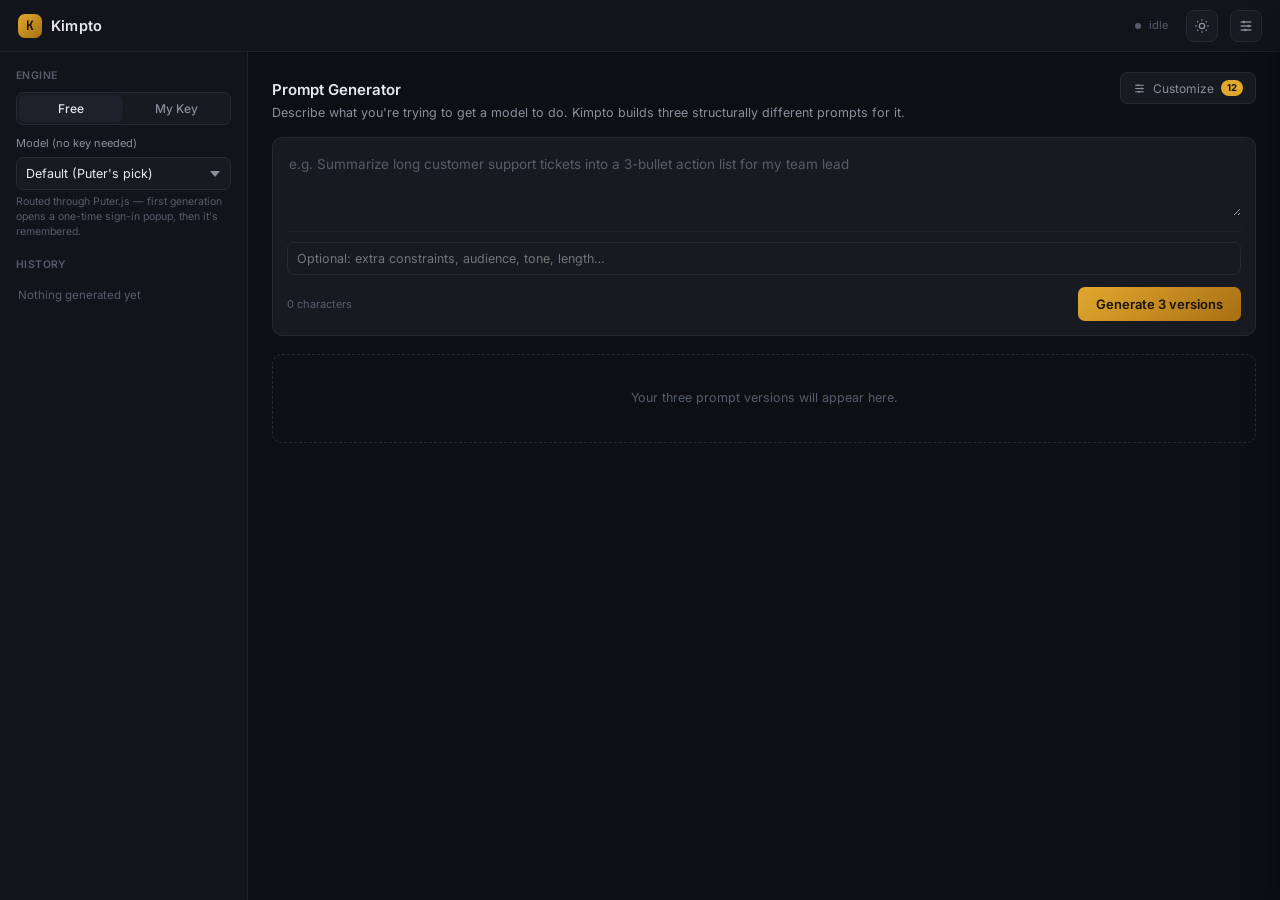
==== index.html @ 8f5ed859 "first commit" ====
<!DOCTYPE html>
<html lang="en" data-theme="graphite" data-density="comfortable">
<head>
<meta charset="UTF-8" />
<meta name="viewport" content="width=device-width, initial-scale=1.0" />
<title>Kimpto — Prompt Generator</title>
<meta name="description" content="Kimpto — a prompt-engineering console that generates three structurally distinct prompt versions per task, powered by free-tier and keyless AI models." />
<meta name="theme-color" content="#0d0f14" />

<link rel="manifest" href="manifest.webmanifest" />
<link rel="icon" type="image/png" sizes="32x32" href="icons/favicon-32.png" />
<link rel="icon" type="image/png" sizes="64x64" href="icons/favicon-64.png" />
<link rel="apple-touch-icon" href="icons/icon-192.png" />

<link rel="preconnect" href="https://fonts.googleapis.com">
<link rel="preconnect" href="https://fonts.gstatic.com" crossorigin>
<link href="https://fonts.googleapis.com/css2?family=Inter:wght@400;500;600;700&family=JetBrains+Mono:wght@400;500;600&display=swap" rel="stylesheet">

<link rel="stylesheet" href="css/styles.css" />
</head>
<body>

<div class="shell">

  <!-- ===================== TOPBAR ===================== -->
  <header class="topbar">
    <div class="brand">
      <div class="brand-mark">K</div>
      <div class="brand-name">Kimpto</div>
    </div>

    <div class="topbar-spacer"></div>

    <div class="status-cluster">
      <div class="vu" id="vu">
        <span></span><span></span><span></span><span></span><span></span>
      </div>
      <span class="status-dot" id="statusDot"></span>
      <span class="status-text" id="statusText">idle</span>
    </div>

    <div class="theme-picker">
      <button class="icon-btn" id="themeBtn" type="button" title="Theme" aria-label="Change theme">
        <svg viewBox="0 0 24 24" fill="none" stroke="currentColor" stroke-width="2"><circle cx="12" cy="12" r="4"/><path d="M12 2v2M12 20v2M4.9 4.9l1.4 1.4M17.7 17.7l1.4 1.4M2 12h2M20 12h2M4.9 19.1l1.4-1.4M17.7 6.3l1.4-1.4"/></svg>
      </button>
      <div class="theme-menu" id="themeMenu"></div>
    </div>

    <button class="icon-btn" id="consoleBtn" type="button" title="Customize" aria-label="Open customization console">
      <svg viewBox="0 0 24 24" fill="none" stroke="currentColor" stroke-width="2"><line x1="4" y1="6" x2="20" y2="6"/><circle cx="9" cy="6" r="2" fill="currentColor" stroke="none"/><line x1="4" y1="12" x2="20" y2="12"/><circle cx="16" cy="12" r="2" fill="currentColor" stroke="none"/><line x1="4" y1="18" x2="20" y2="18"/><circle cx="11" cy="18" r="2" fill="currentColor" stroke="none"/></svg>
    </button>
  </header>

  <!-- ===================== BODY ===================== -->
  <div class="body-grid">

    <!-- SIDEBAR -->
    <aside class="sidebar">
      <div class="sidebar-scroll">

        <div>
          <div class="section-label">ENGINE</div>
          <div class="segmented">
            <button id="tabFree" class="active" type="button">Free</button>
            <button id="tabKey" type="button">My Key</button>
          </div>

          <!-- FREE (Puter.js) -->
          <div id="freePanel">
            <div class="field">
              <label for="puterModel">Model (no key needed)</label>
              <select id="puterModel"></select>
            </div>
            <div class="field" id="puterCustomField" style="display:none;">
              <label for="puterCustomModel">Custom model id</label>
              <input type="text" id="puterCustomModel" placeholder="provider/model-name" />
            </div>
            <div class="hint">Routed through Puter.js — first generation opens a one-time sign-in popup, then it's remembered.</div>
          </div>

          <!-- BYOK -->
          <div id="keyPanel" style="display:none;">
            <div class="field">
              <label for="keyProvider">Provider</label>
              <select id="keyProvider">
                <option value="gemini">Google Gemini</option>
                <option value="groq">Groq</option>
              </select>
            </div>
            <div class="field">
              <label for="keyModel">Model</label>
              <select id="keyModel"></select>
            </div>
            <div class="field">
              <label for="apiKeyInput">API key</label>
              <input type="password" id="apiKeyInput" placeholder="Paste key" autocomplete="off" />
            </div>
            <div class="hint">Stored only in this browser's local storage. Groq blocks some browser calls via CORS — if generation fails immediately, switch to Free or Gemini.</div>
          </div>
        </div>

        <div>
          <div class="section-label">HISTORY</div>
          <div class="history-list" id="historyList">
            <div class="history-empty">Nothing generated yet</div>
          </div>
        </div>

      </div>
    </aside>

    <!-- MAIN -->
    <main class="main">
      <div class="main-head">
        <div>
          <h1>Prompt Generator</h1>
          <p>Describe what you're trying to get a model to do. Kimpto builds three structurally different prompts for it.</p>
        </div>
        <button class="console-launch" id="consoleLaunch" type="button">
          <svg viewBox="0 0 24 24" fill="none" stroke="currentColor" stroke-width="2"><line x1="4" y1="6" x2="20" y2="6"/><circle cx="9" cy="6" r="2" fill="currentColor" stroke="none"/><line x1="4" y1="12" x2="20" y2="12"/><circle cx="16" cy="12" r="2" fill="currentColor" stroke="none"/><line x1="4" y1="18" x2="20" y2="18"/><circle cx="11" cy="18" r="2" fill="currentColor" stroke="none"/></svg>
          Customize <span class="console-badge">12</span>
        </button>
      </div>

      <div class="input-card">
        <textarea id="taskInput" placeholder="e.g. Summarize long customer support tickets into a 3-bullet action list for my team lead"></textarea>
        <div class="input-divider"></div>
        <div class="constraints-row">
          <input type="text" id="constraintsInput" placeholder="Optional: extra constraints, audience, tone, length…" />
        </div>
        <div class="generate-row">
          <span style="font-size:11px;color:var(--text-faint);" id="charCount">0 characters</span>
          <button class="gen-btn" id="generateBtn" type="button">
            <span class="spinner"></span>
            <span class="gen-label">Generate 3 versions</span>
          </button>
        </div>
      </div>

      <div class="error-banner" id="errorBanner"></div>

      <div id="skeletonZone" style="display:none;"></div>
      <div class="results" id="resultsZone" style="display:none;"></div>
      <div class="placeholder" id="placeholderZone">Your three prompt versions will appear here.</div>
    </main>

  </div>
</div>

<!-- ===================== CONSOLE DRAWER ===================== -->
<div class="console-backdrop" id="consoleBackdrop"></div>
<aside class="console" id="console" aria-label="Customization console">
  <div class="console-head">
    <h2>Console</h2>
    <button class="icon-btn" id="consoleClose" type="button" aria-label="Close">
      <svg viewBox="0 0 24 24" fill="none" stroke="currentColor" stroke-width="2"><path d="M18 6L6 18M6 6l12 12"/></svg>
    </button>
  </div>
  <div class="console-body" id="consoleBody"><!-- populated by ui.js --></div>
</aside>

<script type="module" src="js/main.js"></script>
</body>
</html>
---- css/styles.css ----
/* ============================================================
   KIMPTO — styles.css
   Concept: a prompt-engineering "mixing console" — the three
   output cards read as channel strips, the customization panel
   reads as a control rack (switches, sliders, segmented picks).
   ============================================================ */

/* ---------- THEME TOKENS ---------- */

:root,
[data-theme="graphite"]{
  --bg:#0d0f14; --panel:#12141b; --surface:#171a21; --surface-2:#1d212b;
  --border:#262a35; --border-soft:#1e222c;
  --text:#e7e9ee; --text-muted:#8a8f9c; --text-faint:#565c6b;
  --accent:#e0a82e; --accent-dim:#8a6a1f; --accent-ink:#1a1200;
  --accent-grad: linear-gradient(135deg,#e0a82e,#a86f14);
  --v1:#5fb0ff; --v2:#e0a82e; --v3:#c084fc;
  --danger:#f0665f; --danger-bg:rgba(240,102,95,.09); --danger-border:rgba(240,102,95,.35);
  --ok:#5fd08a;
  --font-ui:'Inter',system-ui,-apple-system,sans-serif;
  --shadow: 0 12px 28px rgba(0,0,0,.35);
}

[data-theme="daybreak"]{
  --bg:#eeece5; --panel:#f8f7f2; --surface:#ffffff; --surface-2:#f1efe8;
  --border:#ddd9cd; --border-soft:#e6e3d9;
  --text:#211f1a; --text-muted:#6b6558; --text-faint:#9b9585;
  --accent:#4a3f8a; --accent-dim:#332a63; --accent-ink:#ffffff;
  --accent-grad: linear-gradient(135deg,#4a3f8a,#332a63);
  --v1:#2f6fb0; --v2:#b6791a; --v3:#7c3fae;
  --danger:#c1443a; --danger-bg:rgba(193,68,58,.08); --danger-border:rgba(193,68,58,.3);
  --ok:#2f8f5b;
  --font-ui:'Inter',system-ui,-apple-system,sans-serif;
  --shadow: 0 12px 24px rgba(70,60,30,.12);
}

[data-theme="phosphor"]{
  --bg:#05100a; --panel:#081810; --surface:#0c2015; --surface-2:#0f2818;
  --border:#1c3d28; --border-soft:#142d1c;
  --text:#baf7c9; --text-muted:#6fae7f; --text-faint:#3f6b4c;
  --accent:#3dff8a; --accent-dim:#1f8f52; --accent-ink:#041008;
  --accent-grad: linear-gradient(135deg,#3dff8a,#1f8f52);
  --v1:#3dff8a; --v2:#ffd166; --v3:#6fdcff;
  --danger:#ff6b6b; --danger-bg:rgba(255,107,107,.1); --danger-border:rgba(255,107,107,.35);
  --ok:#3dff8a;
  --font-ui:'JetBrains Mono',ui-monospace,monospace;
  --shadow: 0 0 32px rgba(61,255,138,.06);
}

[data-theme="aurora"]{
  --bg:#10091f; --panel:#160f2b; --surface:#1c1338; --surface-2:#221743;
  --border:#3a2a63; --border-soft:#2a1f4d;
  --text:#f0ecff; --text-muted:#a89bd4; --text-faint:#6b5f96;
  --accent:#7c5cff; --accent-dim:#4a37a0; --accent-ink:#0d0620;
  --accent-grad: linear-gradient(135deg,#5cd3ff,#7c5cff 55%,#ff5cb8);
  --v1:#5cd3ff; --v2:#ffb85c; --v3:#ff5cb8;
  --danger:#ff6f91; --danger-bg:rgba(255,111,145,.1); --danger-border:rgba(255,111,145,.35);
  --ok:#5cffb0;
  --font-ui:'Inter',system-ui,-apple-system,sans-serif;
  --shadow: 0 12px 34px rgba(124,92,255,.18);
}

:root{
  --font-mono:'JetBrains Mono',ui-monospace,'SF Mono',Consolas,monospace;
  --radius:10px; --radius-sm:7px; --radius-lg:14px;
  --pad:1;
}
[data-density="compact"]{ --pad:0.68; }

/* ---------- BASE ---------- */

*{box-sizing:border-box;}
html,body{height:100%;}
body{
  margin:0; background:var(--bg); color:var(--text);
  font-family:var(--font-ui); font-size:14px; line-height:1.5;
  transition:background .25s ease, color .25s ease;
}
button{font-family:inherit;}
::selection{background:var(--accent-dim);color:#fff;}
::-webkit-scrollbar{width:8px;height:8px;}
::-webkit-scrollbar-track{background:transparent;}
::-webkit-scrollbar-thumb{background:var(--border);border-radius:8px;}
::-webkit-scrollbar-thumb:hover{background:var(--text-faint);}
:focus-visible{outline:2px solid var(--accent-dim);outline-offset:1px;}

/* Phosphor gets a faint static scanline texture — thematic, not decorative motion */
[data-theme="phosphor"] body{
  background-image:repeating-linear-gradient(0deg, rgba(61,255,138,.025) 0px, rgba(61,255,138,.025) 1px, transparent 1px, transparent 3px);
}

/* ---------- LAYOUT SHELL ---------- */

.shell{ display:flex; flex-direction:column; height:100vh; min-height:520px; }

.topbar{
  display:flex; align-items:center; gap:12px;
  padding:0 18px; height:52px; flex-shrink:0;
  background:var(--panel); border-bottom:1px solid var(--border-soft);
}
.brand{ display:flex; align-items:center; gap:9px; }
.brand-mark{
  width:24px;height:24px;border-radius:7px; background:var(--accent-grad);
  display:flex;align-items:center;justify-content:center;
  font-family:var(--font-mono);font-weight:700;font-size:13px;color:var(--accent-ink);
  flex-shrink:0;
}
.brand-name{font-weight:600;font-size:14.5px;letter-spacing:.2px;}

.topbar-spacer{flex:1;}

.status-cluster{ display:flex; align-items:center; gap:8px; margin-right:6px; }
.status-dot{ width:6px;height:6px;border-radius:50%; background:var(--text-faint); flex-shrink:0; }
.status-dot.ok{background:var(--ok);box-shadow:0 0 0 3px color-mix(in srgb, var(--ok) 18%, transparent);}
.status-dot.err{background:var(--danger);box-shadow:0 0 0 3px color-mix(in srgb, var(--danger) 18%, transparent);}
.status-dot.busy{background:var(--accent);animation:pulse 1.1s ease-in-out infinite;}
.status-text{font-size:11px;color:var(--text-faint);}
@keyframes pulse{0%,100%{opacity:1;}50%{opacity:.35;}}

.vu{ display:flex; align-items:flex-end; gap:2px; height:14px; opacity:0; transition:opacity .15s; }
.vu.on{opacity:1;}
.vu span{ width:3px; background:var(--accent); border-radius:1px; animation:vu 0.85s ease-in-out infinite; }
.vu span:nth-child(1){height:40%; animation-delay:0s;}
.vu span:nth-child(2){height:90%; animation-delay:.12s;}
.vu span:nth-child(3){height:60%; animation-delay:.24s;}
.vu span:nth-child(4){height:100%; animation-delay:.36s;}
.vu span:nth-child(5){height:50%; animation-delay:.48s;}
@keyframes vu{0%,100%{transform:scaleY(.35);}50%{transform:scaleY(1);}}

.icon-btn{
  width:32px;height:32px;border-radius:8px;border:1px solid var(--border);
  background:var(--surface); color:var(--text-muted);
  display:flex;align-items:center;justify-content:center;cursor:pointer;
  transition:color .12s,border-color .12s,background .12s;
}
.icon-btn:hover{color:var(--text);border-color:var(--text-faint);}
.icon-btn svg{width:16px;height:16px;}

.theme-picker{position:relative;}
.theme-menu{
  position:absolute; top:38px; right:0; z-index:40;
  background:var(--surface); border:1px solid var(--border); border-radius:var(--radius-sm);
  box-shadow:var(--shadow); padding:5px; display:none; min-width:150px;
}
.theme-menu.open{display:block;}
.theme-menu button{
  width:100%; display:flex; align-items:center; gap:8px;
  background:transparent; border:none; color:var(--text); text-align:left;
  padding:7px 8px; border-radius:6px; font-size:12.5px; cursor:pointer;
}
.theme-menu button:hover{background:var(--surface-2);}
.theme-menu button.active{color:var(--accent);}
.theme-swatch{width:10px;height:10px;border-radius:50%;flex-shrink:0;}

/* ---------- BODY GRID ---------- */

.body-grid{ flex:1; display:grid; grid-template-columns:248px 1fr; min-height:0; position:relative; }

/* ---------- SIDEBAR ---------- */

.sidebar{ background:var(--panel); border-right:1px solid var(--border-soft); display:flex; flex-direction:column; min-height:0; }
.sidebar-scroll{ flex:1; overflow-y:auto; padding:calc(16px*var(--pad)); display:flex; flex-direction:column; gap:calc(18px*var(--pad)); }

.section-label{ font-size:10.5px; font-weight:600; color:var(--text-faint); letter-spacing:.4px; margin-bottom:8px; }

.segmented{ display:flex; background:var(--surface); border:1px solid var(--border); border-radius:var(--radius-sm); padding:2px; gap:2px; }
.segmented button{
  flex:1; border:none; background:transparent; color:var(--text-muted);
  padding:calc(6px*var(--pad)) 0; border-radius:6px; font-size:12px; font-weight:500;
  cursor:pointer; transition:background .15s, color .15s;
}
.segmented button.active{ background:var(--surface-2); color:var(--text); }

select, input[type="text"], input[type="password"], input[type="search"]{
  width:100%; background:var(--surface); border:1px solid var(--border); color:var(--text);
  border-radius:var(--radius-sm); padding:calc(8px*var(--pad)) 9px; font-size:12.5px; font-family:var(--font-ui);
  outline:none; transition:border-color .15s;
}
select:focus, input:focus{border-color:var(--accent-dim);}
select{
  appearance:none;-webkit-appearance:none;cursor:pointer;
  background-image:url('data:image/svg+xml;utf8,<svg xmlns="http://www.w3.org/2000/svg" width="10" height="6"><path d="M0 0l5 6 5-6z" fill="%238a8f9c"/></svg>');
  background-repeat:no-repeat;background-position:right 10px center;padding-right:26px;
}
.field{display:flex;flex-direction:column;gap:6px;margin-top:calc(10px*var(--pad));}
.field label{font-size:11px;color:var(--text-muted);}
.hint{font-size:10.5px;color:var(--text-faint);margin-top:5px;line-height:1.4;}

.history-list{display:flex;flex-direction:column;gap:4px;}
.history-empty{font-size:11.5px;color:var(--text-faint);padding:6px 2px;}
.history-item{
  text-align:left;background:transparent;border:1px solid transparent;color:var(--text-muted);
  padding:7px 8px;border-radius:var(--radius-sm);font-size:12px;cursor:pointer;
  white-space:nowrap;overflow:hidden;text-overflow:ellipsis;
  transition:background .12s,border-color .12s;
}
.history-item:hover{background:var(--surface);border-color:var(--border);color:var(--text);}

/* ---------- MAIN ---------- */

.main{ display:flex; flex-direction:column; min-height:0; padding:calc(20px*var(--pad)) 24px; overflow-y:auto; }
.main-head{ display:flex; align-items:baseline; justify-content:space-between; margin-bottom:14px; gap:12px; flex-wrap:wrap; }
.main-head h1{font-size:15px;margin:0 0 3px;font-weight:600;}
.main-head p{margin:0;font-size:12.5px;color:var(--text-muted);}

.console-launch{
  display:flex; align-items:center; gap:7px; background:var(--surface); border:1px solid var(--border);
  color:var(--text-muted); font-size:12px; padding:7px 12px; border-radius:var(--radius-sm); cursor:pointer;
  flex-shrink:0; transition:border-color .12s,color .12s;
}
.console-launch:hover{color:var(--text);border-color:var(--text-faint);}
.console-launch svg{width:13px;height:13px;}
.console-badge{
  background:var(--accent); color:var(--accent-ink); font-size:9.5px; font-weight:700;
  border-radius:20px; padding:1px 6px; line-height:1.5;
}

.input-card{ background:var(--surface); border:1px solid var(--border); border-radius:var(--radius); padding:calc(14px*var(--pad)); }
textarea{
  width:100%; background:transparent; border:none; color:var(--text);
  font-family:var(--font-ui); font-size:13.5px; line-height:1.55; resize:vertical; outline:none; min-height:64px;
}
textarea::placeholder{color:var(--text-faint);}
.input-divider{height:1px;background:var(--border-soft);margin:10px 0;}
.constraints-row{display:flex;gap:10px;align-items:center;}
.constraints-row input{flex:1;font-size:12.5px;}

.generate-row{ display:flex; align-items:center; justify-content:space-between; margin-top:12px; }
.gen-btn{
  background:var(--accent-grad); color:var(--accent-ink); border:none; font-weight:600; font-size:13px;
  padding:9px 18px; border-radius:var(--radius-sm); cursor:pointer;
  display:flex; align-items:center; gap:8px; transition:filter .15s, transform .08s;
}
.gen-btn:hover{filter:brightness(1.08);}
.gen-btn:active{transform:scale(.98);}
.gen-btn:disabled{opacity:.55;cursor:default;filter:none;}
.spinner{
  width:13px;height:13px;border-radius:50%; border:2px solid color-mix(in srgb, var(--accent-ink) 35%, transparent);
  border-top-color:var(--accent-ink); animation:spin .7s linear infinite; display:none;
}
.gen-btn.loading .spinner{display:inline-block;}
@keyframes spin{to{transform:rotate(360deg);}}

.error-banner{
  display:none;margin-top:12px;padding:10px 12px;border-radius:var(--radius-sm);
  background:var(--danger-bg);border:1px solid var(--danger-border);color:var(--danger);font-size:12.5px;line-height:1.5;
}
.error-banner.show{display:block;}

.results{ margin-top:18px; display:grid; grid-template-columns:repeat(auto-fit,minmax(240px,1fr)); gap:14px; }
.card{
  background:var(--surface); border:1px solid var(--border); border-left:3px solid var(--card-accent, var(--border));
  border-radius:var(--radius); padding:13px 14px 14px; display:flex; flex-direction:column; min-height:0;
  opacity:0; transform:translateY(6px); animation:reveal .35s ease forwards;
}
.card:nth-child(1){animation-delay:.02s;} .card:nth-child(2){animation-delay:.09s;} .card:nth-child(3){animation-delay:.16s;}
@keyframes reveal{to{opacity:1;transform:translateY(0);}}

.card-head{display:flex;align-items:center;justify-content:space-between;margin-bottom:9px;}
.card-tag{font-size:10.5px;font-weight:600;letter-spacing:.3px;color:var(--card-accent, var(--text-muted));}
.copy-btn{
  background:var(--surface-2);border:1px solid var(--border);color:var(--text-muted);
  font-size:11px;padding:4px 9px;border-radius:6px;cursor:pointer;
  display:flex;align-items:center;gap:5px;transition:color .12s,border-color .12s;
}
.copy-btn:hover{color:var(--text);border-color:var(--text-faint);}
.copy-btn.copied{color:var(--ok);border-color:color-mix(in srgb, var(--ok) 40%, transparent);}
.copy-btn svg{width:11px;height:11px;flex-shrink:0;}
.card-body{ font-family:var(--font-mono); font-size:12px; line-height:1.6; color:var(--text); opacity:.92; white-space:pre-wrap; word-break:break-word; flex:1; }

.placeholder{ margin-top:18px; border:1px dashed var(--border); border-radius:var(--radius); padding:34px 16px; text-align:center; color:var(--text-faint); font-size:12.5px; }

.skeleton-grid{ margin-top:18px; display:grid; grid-template-columns:repeat(auto-fit,minmax(240px,1fr)); gap:14px; }
.skel-card{ background:var(--surface); border:1px solid var(--border); border-radius:var(--radius); padding:14px; }
.skel-line{ height:9px; border-radius:4px; background:var(--surface-2); margin-bottom:8px; position:relative; overflow:hidden; }
.skel-line::after{ content:''; position:absolute; inset:0; background:linear-gradient(90deg,transparent,rgba(255,255,255,.06),transparent); animation:shimmer 1.3s infinite; }
@keyframes shimmer{from{transform:translateX(-100%);}to{transform:translateX(100%);}}

/* ---------- CONSOLE DRAWER ---------- */

.console-backdrop{
  position:fixed; inset:0; background:rgba(0,0,0,.4); backdrop-filter:blur(1px);
  opacity:0; pointer-events:none; transition:opacity .2s; z-index:50;
}
.console-backdrop.open{opacity:1;pointer-events:auto;}

.console{
  position:fixed; top:0; right:0; height:100vh; width:340px; max-width:92vw;
  background:var(--panel); border-left:1px solid var(--border-soft); box-shadow:var(--shadow);
  transform:translateX(100%); transition:transform .25s ease; z-index:51;
  display:flex; flex-direction:column;
}
.console.open{transform:translateX(0);}

.console-head{ display:flex; align-items:center; justify-content:space-between; padding:16px 18px; border-bottom:1px solid var(--border-soft); flex-shrink:0; }
.console-head h2{font-size:14px;margin:0;font-weight:600;}
.console-body{ flex:1; overflow-y:auto; padding:16px 18px 24px; display:flex; flex-direction:column; gap:22px; }

.console-group-title{ font-size:10.5px; font-weight:700; letter-spacing:.5px; color:var(--accent); margin-bottom:12px; }
.console-field{ margin-bottom:14px; }
.console-field:last-child{margin-bottom:0;}
.console-field label{ display:flex; align-items:center; justify-content:space-between; font-size:12px; color:var(--text-muted); margin-bottom:7px; }
.console-field .value{ color:var(--text); font-family:var(--font-mono); font-size:11px; }

/* toggle switch */
.switch-row{ display:flex; align-items:center; justify-content:space-between; }
.switch{ position:relative; width:38px; height:21px; flex-shrink:0; }
.switch input{ opacity:0; width:0; height:0; position:absolute; }
.switch-track{
  position:absolute; inset:0; background:var(--surface-2); border:1px solid var(--border);
  border-radius:20px; cursor:pointer; transition:background .15s, border-color .15s;
}
.switch-track::after{
  content:''; position:absolute; top:2px; left:2px; width:15px; height:15px; border-radius:50%;
  background:var(--text-faint); transition:transform .18s ease, background .15s;
}
.switch input:checked + .switch-track{ background:var(--accent-dim); border-color:var(--accent); }
.switch input:checked + .switch-track::after{ transform:translateX(17px); background:var(--accent); }

/* slider */
input[type="range"]{
  -webkit-appearance:none; width:100%; height:4px; border-radius:3px;
  background:var(--surface-2); outline:none; margin:6px 0 2px;
}
input[type="range"]::-webkit-slider-thumb{
  -webkit-appearance:none; width:15px; height:15px; border-radius:50%;
  background:var(--accent); cursor:pointer; border:2px solid var(--panel);
  box-shadow:0 0 0 1px var(--accent);
}
input[type="range"]::-moz-range-thumb{
  width:15px; height:15px; border-radius:50%; background:var(--accent); cursor:pointer;
  border:2px solid var(--panel); box-shadow:0 0 0 1px var(--accent);
}
.range-labels{ display:flex; justify-content:space-between; font-size:9.5px; color:var(--text-faint); }

.reset-link{
  background:transparent; border:none; color:var(--text-faint); font-size:11.5px;
  cursor:pointer; text-decoration:underline; padding:0; align-self:flex-start;
}
.reset-link:hover{color:var(--text-muted);}

/* ---------- RESPONSIVE ---------- */

@media (max-width:760px){
  .body-grid{ grid-template-columns:1fr; grid-template-rows:auto 1fr; }
  .sidebar{ border-right:none; border-bottom:1px solid var(--border-soft); }
  .sidebar-scroll{ max-height:210px; }
  .console{ width:100%; max-width:100%; }
  .main-head{flex-direction:column;align-items:flex-start;}
}
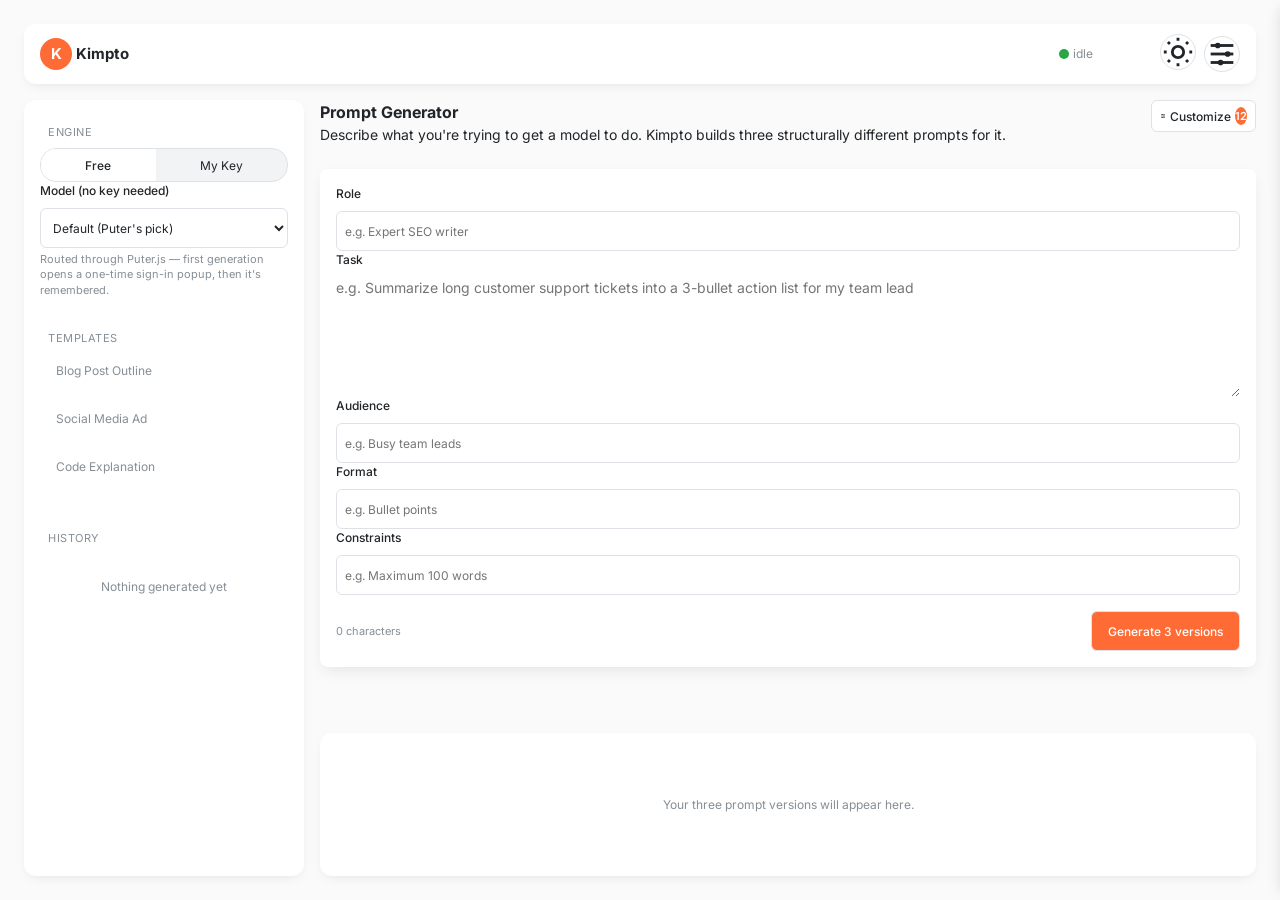
==== commit 0d4afe5e: "sss" ====
--- a/index.html
+++ b/index.html
@@ -100,6 +100,15 @@
         </div>
 
         <div>
+          <div class="section-label">TEMPLATES</div>
+          <div class="history-list" id="templateList">
+            <div class="history-item">Blog Post Outline</div>
+            <div class="history-item">Social Media Ad</div>
+            <div class="history-item">Code Explanation</div>
+          </div>
+        </div>
+
+        <div>
           <div class="section-label">HISTORY</div>
           <div class="history-list" id="historyList">
             <div class="history-empty">Nothing generated yet</div>
@@ -123,10 +132,27 @@
       </div>
 
       <div class="input-card">
-        <textarea id="taskInput" placeholder="e.g. Summarize long customer support tickets into a 3-bullet action list for my team lead"></textarea>
-        <div class="input-divider"></div>
-        <div class="constraints-row">
-          <input type="text" id="constraintsInput" placeholder="Optional: extra constraints, audience, tone, length…" />
+        <div class="modular-prompt-builder">
+          <div class="field">
+            <label for="roleInput">Role</label>
+            <input type="text" id="roleInput" placeholder="e.g. Expert SEO writer" />
+          </div>
+          <div class="field">
+            <label for="taskInput">Task</label>
+            <textarea id="taskInput" placeholder="e.g. Summarize long customer support tickets into a 3-bullet action list for my team lead"></textarea>
+          </div>
+          <div class="field">
+            <label for="audienceInput">Audience</label>
+            <input type="text" id="audienceInput" placeholder="e.g. Busy team leads" />
+          </div>
+          <div class="field">
+            <label for="formatInput">Format</label>
+            <input type="text" id="formatInput" placeholder="e.g. Bullet points" />
+          </div>
+          <div class="field">
+            <label for="constraintsInput">Constraints</label>
+            <input type="text" id="constraintsInput" placeholder="e.g. Maximum 100 words" />
+          </div>
         </div>
         <div class="generate-row">
           <span style="font-size:11px;color:var(--text-faint);" id="charCount">0 characters</span>
@@ -161,4 +187,4 @@
 
 <script type="module" src="js/main.js"></script>
 </body>
-</html>
+</html>
--- a/css/styles.css
+++ b/css/styles.css
@@ -1,350 +1,1019 @@
-/* ============================================================
-   KIMPTO — styles.css
-   Concept: a prompt-engineering "mixing console" — the three
-   output cards read as channel strips, the customization panel
-   reads as a control rack (switches, sliders, segmented picks).
-   ============================================================ */
-
-/* ---------- THEME TOKENS ---------- */
-
-:root,
-[data-theme="graphite"]{
-  --bg:#0d0f14; --panel:#12141b; --surface:#171a21; --surface-2:#1d212b;
-  --border:#262a35; --border-soft:#1e222c;
-  --text:#e7e9ee; --text-muted:#8a8f9c; --text-faint:#565c6b;
-  --accent:#e0a82e; --accent-dim:#8a6a1f; --accent-ink:#1a1200;
-  --accent-grad: linear-gradient(135deg,#e0a82e,#a86f14);
-  --v1:#5fb0ff; --v2:#e0a82e; --v3:#c084fc;
-  --danger:#f0665f; --danger-bg:rgba(240,102,95,.09); --danger-border:rgba(240,102,95,.35);
-  --ok:#5fd08a;
-  --font-ui:'Inter',system-ui,-apple-system,sans-serif;
-  --shadow: 0 12px 28px rgba(0,0,0,.35);
-}
-
-[data-theme="daybreak"]{
-  --bg:#eeece5; --panel:#f8f7f2; --surface:#ffffff; --surface-2:#f1efe8;
-  --border:#ddd9cd; --border-soft:#e6e3d9;
-  --text:#211f1a; --text-muted:#6b6558; --text-faint:#9b9585;
-  --accent:#4a3f8a; --accent-dim:#332a63; --accent-ink:#ffffff;
-  --accent-grad: linear-gradient(135deg,#4a3f8a,#332a63);
-  --v1:#2f6fb0; --v2:#b6791a; --v3:#7c3fae;
-  --danger:#c1443a; --danger-bg:rgba(193,68,58,.08); --danger-border:rgba(193,68,58,.3);
-  --ok:#2f8f5b;
-  --font-ui:'Inter',system-ui,-apple-system,sans-serif;
-  --shadow: 0 12px 24px rgba(70,60,30,.12);
-}
-
-[data-theme="phosphor"]{
-  --bg:#05100a; --panel:#081810; --surface:#0c2015; --surface-2:#0f2818;
-  --border:#1c3d28; --border-soft:#142d1c;
-  --text:#baf7c9; --text-muted:#6fae7f; --text-faint:#3f6b4c;
-  --accent:#3dff8a; --accent-dim:#1f8f52; --accent-ink:#041008;
-  --accent-grad: linear-gradient(135deg,#3dff8a,#1f8f52);
-  --v1:#3dff8a; --v2:#ffd166; --v3:#6fdcff;
-  --danger:#ff6b6b; --danger-bg:rgba(255,107,107,.1); --danger-border:rgba(255,107,107,.35);
-  --ok:#3dff8a;
-  --font-ui:'JetBrains Mono',ui-monospace,monospace;
-  --shadow: 0 0 32px rgba(61,255,138,.06);
-}
-
-[data-theme="aurora"]{
-  --bg:#10091f; --panel:#160f2b; --surface:#1c1338; --surface-2:#221743;
-  --border:#3a2a63; --border-soft:#2a1f4d;
-  --text:#f0ecff; --text-muted:#a89bd4; --text-faint:#6b5f96;
-  --accent:#7c5cff; --accent-dim:#4a37a0; --accent-ink:#0d0620;
-  --accent-grad: linear-gradient(135deg,#5cd3ff,#7c5cff 55%,#ff5cb8);
-  --v1:#5cd3ff; --v2:#ffb85c; --v3:#ff5cb8;
-  --danger:#ff6f91; --danger-bg:rgba(255,111,145,.1); --danger-border:rgba(255,111,145,.35);
-  --ok:#5cffb0;
-  --font-ui:'Inter',system-ui,-apple-system,sans-serif;
-  --shadow: 0 12px 34px rgba(124,92,255,.18);
-}
-
-:root{
-  --font-mono:'JetBrains Mono',ui-monospace,'SF Mono',Consolas,monospace;
-  --radius:10px; --radius-sm:7px; --radius-lg:14px;
-  --pad:1;
-}
-[data-density="compact"]{ --pad:0.68; }
-
-/* ---------- BASE ---------- */
-
-*{box-sizing:border-box;}
-html,body{height:100%;}
-body{
-  margin:0; background:var(--bg); color:var(--text);
-  font-family:var(--font-ui); font-size:14px; line-height:1.5;
-  transition:background .25s ease, color .25s ease;
-}
-button{font-family:inherit;}
-::selection{background:var(--accent-dim);color:#fff;}
-::-webkit-scrollbar{width:8px;height:8px;}
-::-webkit-scrollbar-track{background:transparent;}
-::-webkit-scrollbar-thumb{background:var(--border);border-radius:8px;}
-::-webkit-scrollbar-thumb:hover{background:var(--text-faint);}
-:focus-visible{outline:2px solid var(--accent-dim);outline-offset:1px;}
-
-/* Phosphor gets a faint static scanline texture — thematic, not decorative motion */
-[data-theme="phosphor"] body{
-  background-image:repeating-linear-gradient(0deg, rgba(61,255,138,.025) 0px, rgba(61,255,138,.025) 1px, transparent 1px, transparent 3px);
-}
-
-/* ---------- LAYOUT SHELL ---------- */
-
-.shell{ display:flex; flex-direction:column; height:100vh; min-height:520px; }
-
-.topbar{
-  display:flex; align-items:center; gap:12px;
-  padding:0 18px; height:52px; flex-shrink:0;
-  background:var(--panel); border-bottom:1px solid var(--border-soft);
-}
-.brand{ display:flex; align-items:center; gap:9px; }
-.brand-mark{
-  width:24px;height:24px;border-radius:7px; background:var(--accent-grad);
-  display:flex;align-items:center;justify-content:center;
-  font-family:var(--font-mono);font-weight:700;font-size:13px;color:var(--accent-ink);
-  flex-shrink:0;
-}
-.brand-name{font-weight:600;font-size:14.5px;letter-spacing:.2px;}
-
-.topbar-spacer{flex:1;}
-
-.status-cluster{ display:flex; align-items:center; gap:8px; margin-right:6px; }
-.status-dot{ width:6px;height:6px;border-radius:50%; background:var(--text-faint); flex-shrink:0; }
-.status-dot.ok{background:var(--ok);box-shadow:0 0 0 3px color-mix(in srgb, var(--ok) 18%, transparent);}
-.status-dot.err{background:var(--danger);box-shadow:0 0 0 3px color-mix(in srgb, var(--danger) 18%, transparent);}
-.status-dot.busy{background:var(--accent);animation:pulse 1.1s ease-in-out infinite;}
-.status-text{font-size:11px;color:var(--text-faint);}
-@keyframes pulse{0%,100%{opacity:1;}50%{opacity:.35;}}
-
-.vu{ display:flex; align-items:flex-end; gap:2px; height:14px; opacity:0; transition:opacity .15s; }
-.vu.on{opacity:1;}
-.vu span{ width:3px; background:var(--accent); border-radius:1px; animation:vu 0.85s ease-in-out infinite; }
-.vu span:nth-child(1){height:40%; animation-delay:0s;}
-.vu span:nth-child(2){height:90%; animation-delay:.12s;}
-.vu span:nth-child(3){height:60%; animation-delay:.24s;}
-.vu span:nth-child(4){height:100%; animation-delay:.36s;}
-.vu span:nth-child(5){height:50%; animation-delay:.48s;}
-@keyframes vu{0%,100%{transform:scaleY(.35);}50%{transform:scaleY(1);}}
-
-.icon-btn{
-  width:32px;height:32px;border-radius:8px;border:1px solid var(--border);
-  background:var(--surface); color:var(--text-muted);
-  display:flex;align-items:center;justify-content:center;cursor:pointer;
-  transition:color .12s,border-color .12s,background .12s;
-}
-.icon-btn:hover{color:var(--text);border-color:var(--text-faint);}
-.icon-btn svg{width:16px;height:16px;}
-
-.theme-picker{position:relative;}
-.theme-menu{
-  position:absolute; top:38px; right:0; z-index:40;
-  background:var(--surface); border:1px solid var(--border); border-radius:var(--radius-sm);
-  box-shadow:var(--shadow); padding:5px; display:none; min-width:150px;
-}
-.theme-menu.open{display:block;}
-.theme-menu button{
-  width:100%; display:flex; align-items:center; gap:8px;
-  background:transparent; border:none; color:var(--text); text-align:left;
-  padding:7px 8px; border-radius:6px; font-size:12.5px; cursor:pointer;
-}
-.theme-menu button:hover{background:var(--surface-2);}
-.theme-menu button.active{color:var(--accent);}
-.theme-swatch{width:10px;height:10px;border-radius:50%;flex-shrink:0;}
-
-/* ---------- BODY GRID ---------- */
-
-.body-grid{ flex:1; display:grid; grid-template-columns:248px 1fr; min-height:0; position:relative; }
-
-/* ---------- SIDEBAR ---------- */
-
-.sidebar{ background:var(--panel); border-right:1px solid var(--border-soft); display:flex; flex-direction:column; min-height:0; }
-.sidebar-scroll{ flex:1; overflow-y:auto; padding:calc(16px*var(--pad)); display:flex; flex-direction:column; gap:calc(18px*var(--pad)); }
-
-.section-label{ font-size:10.5px; font-weight:600; color:var(--text-faint); letter-spacing:.4px; margin-bottom:8px; }
-
-.segmented{ display:flex; background:var(--surface); border:1px solid var(--border); border-radius:var(--radius-sm); padding:2px; gap:2px; }
-.segmented button{
-  flex:1; border:none; background:transparent; color:var(--text-muted);
-  padding:calc(6px*var(--pad)) 0; border-radius:6px; font-size:12px; font-weight:500;
-  cursor:pointer; transition:background .15s, color .15s;
-}
-.segmented button.active{ background:var(--surface-2); color:var(--text); }
-
-select, input[type="text"], input[type="password"], input[type="search"]{
-  width:100%; background:var(--surface); border:1px solid var(--border); color:var(--text);
-  border-radius:var(--radius-sm); padding:calc(8px*var(--pad)) 9px; font-size:12.5px; font-family:var(--font-ui);
-  outline:none; transition:border-color .15s;
-}
-select:focus, input:focus{border-color:var(--accent-dim);}
-select{
-  appearance:none;-webkit-appearance:none;cursor:pointer;
-  background-image:url('data:image/svg+xml;utf8,<svg xmlns="http://www.w3.org/2000/svg" width="10" height="6"><path d="M0 0l5 6 5-6z" fill="%238a8f9c"/></svg>');
-  background-repeat:no-repeat;background-position:right 10px center;padding-right:26px;
-}
-.field{display:flex;flex-direction:column;gap:6px;margin-top:calc(10px*var(--pad));}
-.field label{font-size:11px;color:var(--text-muted);}
-.hint{font-size:10.5px;color:var(--text-faint);margin-top:5px;line-height:1.4;}
-
-.history-list{display:flex;flex-direction:column;gap:4px;}
-.history-empty{font-size:11.5px;color:var(--text-faint);padding:6px 2px;}
-.history-item{
-  text-align:left;background:transparent;border:1px solid transparent;color:var(--text-muted);
-  padding:7px 8px;border-radius:var(--radius-sm);font-size:12px;cursor:pointer;
-  white-space:nowrap;overflow:hidden;text-overflow:ellipsis;
-  transition:background .12s,border-color .12s;
-}
-.history-item:hover{background:var(--surface);border-color:var(--border);color:var(--text);}
-
-/* ---------- MAIN ---------- */
-
-.main{ display:flex; flex-direction:column; min-height:0; padding:calc(20px*var(--pad)) 24px; overflow-y:auto; }
-.main-head{ display:flex; align-items:baseline; justify-content:space-between; margin-bottom:14px; gap:12px; flex-wrap:wrap; }
-.main-head h1{font-size:15px;margin:0 0 3px;font-weight:600;}
-.main-head p{margin:0;font-size:12.5px;color:var(--text-muted);}
-
-.console-launch{
-  display:flex; align-items:center; gap:7px; background:var(--surface); border:1px solid var(--border);
-  color:var(--text-muted); font-size:12px; padding:7px 12px; border-radius:var(--radius-sm); cursor:pointer;
-  flex-shrink:0; transition:border-color .12s,color .12s;
-}
-.console-launch:hover{color:var(--text);border-color:var(--text-faint);}
-.console-launch svg{width:13px;height:13px;}
-.console-badge{
-  background:var(--accent); color:var(--accent-ink); font-size:9.5px; font-weight:700;
-  border-radius:20px; padding:1px 6px; line-height:1.5;
-}
-
-.input-card{ background:var(--surface); border:1px solid var(--border); border-radius:var(--radius); padding:calc(14px*var(--pad)); }
-textarea{
-  width:100%; background:transparent; border:none; color:var(--text);
-  font-family:var(--font-ui); font-size:13.5px; line-height:1.55; resize:vertical; outline:none; min-height:64px;
-}
-textarea::placeholder{color:var(--text-faint);}
-.input-divider{height:1px;background:var(--border-soft);margin:10px 0;}
-.constraints-row{display:flex;gap:10px;align-items:center;}
-.constraints-row input{flex:1;font-size:12.5px;}
-
-.generate-row{ display:flex; align-items:center; justify-content:space-between; margin-top:12px; }
-.gen-btn{
-  background:var(--accent-grad); color:var(--accent-ink); border:none; font-weight:600; font-size:13px;
-  padding:9px 18px; border-radius:var(--radius-sm); cursor:pointer;
-  display:flex; align-items:center; gap:8px; transition:filter .15s, transform .08s;
-}
-.gen-btn:hover{filter:brightness(1.08);}
-.gen-btn:active{transform:scale(.98);}
-.gen-btn:disabled{opacity:.55;cursor:default;filter:none;}
-.spinner{
-  width:13px;height:13px;border-radius:50%; border:2px solid color-mix(in srgb, var(--accent-ink) 35%, transparent);
-  border-top-color:var(--accent-ink); animation:spin .7s linear infinite; display:none;
-}
-.gen-btn.loading .spinner{display:inline-block;}
-@keyframes spin{to{transform:rotate(360deg);}}
-
-.error-banner{
-  display:none;margin-top:12px;padding:10px 12px;border-radius:var(--radius-sm);
-  background:var(--danger-bg);border:1px solid var(--danger-border);color:var(--danger);font-size:12.5px;line-height:1.5;
-}
-.error-banner.show{display:block;}
-
-.results{ margin-top:18px; display:grid; grid-template-columns:repeat(auto-fit,minmax(240px,1fr)); gap:14px; }
-.card{
-  background:var(--surface); border:1px solid var(--border); border-left:3px solid var(--card-accent, var(--border));
-  border-radius:var(--radius); padding:13px 14px 14px; display:flex; flex-direction:column; min-height:0;
-  opacity:0; transform:translateY(6px); animation:reveal .35s ease forwards;
-}
-.card:nth-child(1){animation-delay:.02s;} .card:nth-child(2){animation-delay:.09s;} .card:nth-child(3){animation-delay:.16s;}
-@keyframes reveal{to{opacity:1;transform:translateY(0);}}
-
-.card-head{display:flex;align-items:center;justify-content:space-between;margin-bottom:9px;}
-.card-tag{font-size:10.5px;font-weight:600;letter-spacing:.3px;color:var(--card-accent, var(--text-muted));}
-.copy-btn{
-  background:var(--surface-2);border:1px solid var(--border);color:var(--text-muted);
-  font-size:11px;padding:4px 9px;border-radius:6px;cursor:pointer;
-  display:flex;align-items:center;gap:5px;transition:color .12s,border-color .12s;
-}
-.copy-btn:hover{color:var(--text);border-color:var(--text-faint);}
-.copy-btn.copied{color:var(--ok);border-color:color-mix(in srgb, var(--ok) 40%, transparent);}
-.copy-btn svg{width:11px;height:11px;flex-shrink:0;}
-.card-body{ font-family:var(--font-mono); font-size:12px; line-height:1.6; color:var(--text); opacity:.92; white-space:pre-wrap; word-break:break-word; flex:1; }
-
-.placeholder{ margin-top:18px; border:1px dashed var(--border); border-radius:var(--radius); padding:34px 16px; text-align:center; color:var(--text-faint); font-size:12.5px; }
-
-.skeleton-grid{ margin-top:18px; display:grid; grid-template-columns:repeat(auto-fit,minmax(240px,1fr)); gap:14px; }
-.skel-card{ background:var(--surface); border:1px solid var(--border); border-radius:var(--radius); padding:14px; }
-.skel-line{ height:9px; border-radius:4px; background:var(--surface-2); margin-bottom:8px; position:relative; overflow:hidden; }
-.skel-line::after{ content:''; position:absolute; inset:0; background:linear-gradient(90deg,transparent,rgba(255,255,255,.06),transparent); animation:shimmer 1.3s infinite; }
-@keyframes shimmer{from{transform:translateX(-100%);}to{transform:translateX(100%);}}
-
-/* ---------- CONSOLE DRAWER ---------- */
-
-.console-backdrop{
-  position:fixed; inset:0; background:rgba(0,0,0,.4); backdrop-filter:blur(1px);
-  opacity:0; pointer-events:none; transition:opacity .2s; z-index:50;
-}
-.console-backdrop.open{opacity:1;pointer-events:auto;}
-
-.console{
-  position:fixed; top:0; right:0; height:100vh; width:340px; max-width:92vw;
-  background:var(--panel); border-left:1px solid var(--border-soft); box-shadow:var(--shadow);
-  transform:translateX(100%); transition:transform .25s ease; z-index:51;
-  display:flex; flex-direction:column;
-}
-.console.open{transform:translateX(0);}
-
-.console-head{ display:flex; align-items:center; justify-content:space-between; padding:16px 18px; border-bottom:1px solid var(--border-soft); flex-shrink:0; }
-.console-head h2{font-size:14px;margin:0;font-weight:600;}
-.console-body{ flex:1; overflow-y:auto; padding:16px 18px 24px; display:flex; flex-direction:column; gap:22px; }
-
-.console-group-title{ font-size:10.5px; font-weight:700; letter-spacing:.5px; color:var(--accent); margin-bottom:12px; }
-.console-field{ margin-bottom:14px; }
-.console-field:last-child{margin-bottom:0;}
-.console-field label{ display:flex; align-items:center; justify-content:space-between; font-size:12px; color:var(--text-muted); margin-bottom:7px; }
-.console-field .value{ color:var(--text); font-family:var(--font-mono); font-size:11px; }
-
-/* toggle switch */
-.switch-row{ display:flex; align-items:center; justify-content:space-between; }
-.switch{ position:relative; width:38px; height:21px; flex-shrink:0; }
-.switch input{ opacity:0; width:0; height:0; position:absolute; }
-.switch-track{
-  position:absolute; inset:0; background:var(--surface-2); border:1px solid var(--border);
-  border-radius:20px; cursor:pointer; transition:background .15s, border-color .15s;
-}
-.switch-track::after{
-  content:''; position:absolute; top:2px; left:2px; width:15px; height:15px; border-radius:50%;
-  background:var(--text-faint); transition:transform .18s ease, background .15s;
-}
-.switch input:checked + .switch-track{ background:var(--accent-dim); border-color:var(--accent); }
-.switch input:checked + .switch-track::after{ transform:translateX(17px); background:var(--accent); }
-
-/* slider */
-input[type="range"]{
-  -webkit-appearance:none; width:100%; height:4px; border-radius:3px;
-  background:var(--surface-2); outline:none; margin:6px 0 2px;
-}
-input[type="range"]::-webkit-slider-thumb{
-  -webkit-appearance:none; width:15px; height:15px; border-radius:50%;
-  background:var(--accent); cursor:pointer; border:2px solid var(--panel);
-  box-shadow:0 0 0 1px var(--accent);
-}
-input[type="range"]::-moz-range-thumb{
-  width:15px; height:15px; border-radius:50%; background:var(--accent); cursor:pointer;
-  border:2px solid var(--panel); box-shadow:0 0 0 1px var(--accent);
-}
-.range-labels{ display:flex; justify-content:space-between; font-size:9.5px; color:var(--text-faint); }
-
-.reset-link{
-  background:transparent; border:none; color:var(--text-faint); font-size:11.5px;
-  cursor:pointer; text-decoration:underline; padding:0; align-self:flex-start;
-}
-.reset-link:hover{color:var(--text-muted);}
-
-/* ---------- RESPONSIVE ---------- */
-
-@media (max-width:760px){
-  .body-grid{ grid-template-columns:1fr; grid-template-rows:auto 1fr; }
-  .sidebar{ border-right:none; border-bottom:1px solid var(--border-soft); }
-  .sidebar-scroll{ max-height:210px; }
-  .console{ width:100%; max-width:100%; }
-  .main-head{flex-direction:column;align-items:flex-start;}
-}
+/* ============================================================ */
+/* KIMPTO — styles.css */
+/* Styles for all 4 themes + every component in the app. */
+/* ============================================================ */
+
+
+/* ---------------- CSS CUSTOM PROPERTIES ---------------- */
+
+:root {
+  /* Custom Scrollbar Colors */
+  --scrollbar-thumb: rgba(0, 0, 0, 0.2);
+  --scrollbar-thumb-hover: rgba(0, 0, 0, 0.3);
+  --scrollbar-track: transparent;
+
+  /* Typography */
+  --font-primary: 'Inter', system-ui, sans-serif; /* Updated primary font */
+  --font-mono: 'JetBrains Mono', monospace;
+  --text-xs: 11px; --text-sm: 12px; --text-base: 14px; --text-lg: 15px; --text-xl: 16px;
+
+  /* Spacing (using comfortable as base, compact will override) */
+  --gap-xs: 4px; --gap-sm: 8px; --gap-md: 16px; --gap-lg: 24px; --gap-xl: 32px;
+
+  /* Borders */
+  --border-radius: 6px;
+  --border-radius-md: 8px;
+  --border-radius-lg: 12px;
+  --border-thin: 1px solid var(--border);
+
+  /* Density (Comfortable by default, Compact overrides) */
+  --input-height: 40px;
+  --button-min-width: 112px;
+  --shell-padding: var(--gap-lg);
+  --section-gap: var(--gap-lg);
+  --card-gap: var(--gap-md);
+  --field-gap: var(--gap-sm);
+
+  /* Specifics for Results Cards (shared by all themes) */
+  --card-border-radius: var(--border-radius-md);
+  --card-shadow: 0 4px 12px -4px rgba(0, 0, 0, 0.1);
+  --card-tag-height: 24px;
+  --card-tag-font-size: var(--text-xs);
+  --card-header-gap: var(--gap-xs);
+  --copy-button-size: calc(var(--card-tag-height) * 1.25);
+  --copy-button-font-size: var(--text-xs);
+
+  /* Specifics for Input Card (shared) */
+  --input-card-border-radius: var(--border-radius-md);
+  --input-card-shadow: 0 6px 16px -4px rgba(0, 0, 0, 0.1);
+  --input-card-padding: var(--gap-md);
+  --constraints-height: 44px;
+
+  /* Specifics for Console Drawer (shared) */
+  --console-width: 400px;
+  --console-header-height: 60px;
+  --console-body-padding: var(--gap-lg) var(--gap-md);
+  --console-group-gap: var(--gap-xl);
+  --console-field-gap: var(--gap-md);
+  --console-switch-size: 20px;
+  --console-segmented-height: 32px;
+  --console-range-height: 6px;
+  --console-range-thumb-size: 16px;
+
+  /* Specifics for Skeleton Loader (shared) */
+  --skel-line-height: 16px;
+  --skel-line-spacing: var(--gap-xs);
+  --skel-card-padding: var(--gap-md);
+  --skel-card-gap: var(--gap-md);
+
+  /* Specifics for History List (shared) */
+  --history-item-height: 44px;
+  --history-item-padding: var(--gap-sm) var(--gap-md);
+  --history-item-radius: calc(var(--history-item-height) / 2);
+
+  /* Specifics for Theme Menu (shared) */
+  --theme-menu-width: 200px;
+  --theme-menu-item-height: 40px;
+  --theme-menu-radius: var(--border-radius-md);
+
+  /* Specifics for Topbar/Sidebar/Main (shared) */
+  --topbar-height: 60px;
+  --topbar-padding: var(--gap-md);
+  --sidebar-width: 280px;
+  --density-comfortable-sidebar-width: 280px;
+  --density-compact-sidebar-width: 240px;
+  --status-cluster-width: 130px;
+  --vu-size: 24px;
+  --vu-dot-size: 3px;
+  --vu-dot-spacing: calc(var(--vu-dot-size) * 1.5);
+  --icon-button-size: 36px;
+  --icon-button-radius: calc(var(--icon-button-size) / 2);
+  --brand-mark-size: 32px;
+  --brand-mark-radius: calc(var(--brand-mark-size) / 2);
+  --brand-font-size: var(--text-lg);
+  --section-label-height: 32px;
+  --section-label-font-size: var(--text-xs);
+  --divider-height: var(--border-thin);
+}
+
+/* Compact density overrides */
+[data-density="compact"] {
+  --input-height: 36px;
+  --button-min-width: 100px;
+  --shell-padding: var(--gap-md);
+  --section-gap: var(--gap-md);
+  --card-gap: var(--gap-sm);
+  --field-gap: var(--gap-xs);
+  --text-base: 13px;
+  --gap-sm: 6px;
+  --gap-md: 12px;
+  --gap-lg: 20px;
+  --sidebar-width: var(--density-compact-sidebar-width);
+  --history-item-height: 40px;
+  --constraints-height: 40px;
+  --console-body-padding: var(--gap-md);
+  --console-group-gap: var(--gap-lg);
+  --console-field-gap: var(--gap-sm);
+}
+
+
+/* ---------------- THEME COLORS (Updated for Modern Chat App Look) ---------------- */
+
+/* --- Graphite (Kept for consistency, but restyled with new palette) --- */
+[data-theme="graphite"] {
+  /* Core Grayscale */
+  --bg: #FAFAFA; /* Light background */
+  --surface: #FFFFFF; /* Card/panel backgrounds */
+  --text: #212529; /* Primary text */
+  --text-faint: #868E96; /* Secondary/muted text */
+  --border: #DEE2E6; /* Borders/dividers */
+
+  /* Accents (Using new palette) */
+  --primary: #FF6B35; /* Vibrant Orange */
+  --primary-light: #FFF0EB; /* Light orange for button hover */
+  --secondary: #00B4D8; /* Sky Blue */
+  --secondary-light: #E6F7FF; /* Light blue for user message bubble */
+  --tertiary: #F9C74F; /* Sunny Yellow */
+
+  /* Status Indicators */
+  --ok: #28a745;
+  --err: #dc3545;
+  --warn: var(--tertiary);
+
+  /* Prompt Versions (can be distinct shades or use new palette) */
+  --v1: var(--primary); /* Direct & Concise - Orange */
+  --v2: var(--secondary); /* Role-Based & Detailed - Sky Blue */
+  --v3: var(--tertiary); /* Creative & Advanced - Yellow */
+
+  /* Interactive Elements */
+  --control-bg: var(--surface);
+  --control-border: var(--border);
+  --control-text: var(--text);
+  --control-placeholder: var(--text-faint);
+  --button-bg: var(--primary);
+  --button-text: #FFFFFF;
+  --button-border: transparent;
+  --button-hover: #E55A2B; /* Slightly darker orange */
+  --segmented-bg: #F1F3F5; /* Light grey for segmented controls */
+  --segmented-active: var(--surface); /* Active segment is white */
+  --switch-track-off: #CED4DA;
+  --switch-track-on: var(--secondary);
+  --input-focus-ring: rgba(0, 180, 216, 0.25); /* Focus ring color for inputs */
+}
+
+/* --- Daybreak (Updated for consistency) --- */
+[data-theme="daybreak"] {
+  --bg: #F0F8FF; /* AliceBlue base */
+  --surface: #FFFFFF;
+  --text: #2F4F4F; /* DarkSlateGray */
+  --text-faint: #708090; /* SlateGray */
+  --border: #B0C4DE; /* LightSteelBlue */
+
+  --primary: #FF6B35; /* Vibrant Orange */
+  --primary-light: #FFF0EB;
+  --secondary: #00B4D8; /* Sky Blue */
+  --secondary-light: #E6F7FF;
+  --tertiary: #F9C74F; /* Sunny Yellow */
+
+  --ok: #28a745;
+  --err: #dc3545;
+  --warn: var(--tertiary);
+
+  --v1: var(--primary);
+  --v2: var(--secondary);
+  --v3: var(--tertiary);
+
+  --control-bg: var(--surface);
+  --control-border: var(--border);
+  --control-text: var(--text);
+  --control-placeholder: var(--text-faint);
+  --button-bg: var(--primary);
+  --button-text: #FFFFFF;
+  --button-border: transparent;
+  --button-hover: #E55A2B;
+  --segmented-bg: #E6F0FA; /* Light blue for segmented controls */
+  --segmented-active: var(--surface);
+  --switch-track-off: #B0C4DE;
+  --switch-track-on: var(--secondary);
+  --input-focus-ring: rgba(0, 180, 216, 0.3);
+}
+
+/* --- Phosphor (Updated for consistency) --- */
+[data-theme="phosphor"] {
+  --bg: #F5FFEB; /* Very light green base */
+  --surface: #FFFFFF;
+  --text: #2D5016; /* Dark green */
+  --text-faint: #7A9D50; /* Muted green */
+  --border: #CBE8B4; /* Light green */
+
+  --primary: #FF6B35; /* Vibrant Orange */
+  --primary-light: #FFF0EB;
+  --secondary: #00B4D8; /* Sky Blue */
+  --secondary-light: #E6F7FF;
+  --tertiary: #F9C74F; /* Sunny Yellow */
+
+  --ok: #28a745;
+  --err: #dc3545;
+  --warn: var(--tertiary);
+
+  --v1: var(--primary);
+  --v2: var(--secondary);
+  --v3: var(--tertiary);
+
+  --control-bg: var(--surface);
+  --control-border: var(--border);
+  --control-text: var(--text);
+  --control-placeholder: var(--text-faint);
+  --button-bg: var(--primary);
+  --button-text: #FFFFFF;
+  --button-border: transparent;
+  --button-hover: #E55A2B;
+  --segmented-bg: #E9F5DB; /* Light green for segmented controls */
+  --segmented-active: var(--surface);
+  --switch-track-off: #CBE8B4;
+  --switch-track-on: var(--secondary);
+  --input-focus-ring: rgba(0, 180, 216, 0.25);
+}
+
+/* --- Aurora (Updated for consistency) --- */
+[data-theme="aurora"] {
+  --bg: #FFF0F5; /* LavenderBlush base */
+  --surface: #FFFFFF;
+  --text: #8B1538; /* Deep red/pink */
+  --text-faint: #C44569; /* Muted pink */
+  --border: #F8BBD0; /* Light pink */
+
+  --primary: #FF6B35; /* Vibrant Orange */
+  --primary-light: #FFF0EB;
+  --secondary: #00B4D8; /* Sky Blue */
+  --secondary-light: #E6F7FF;
+  --tertiary: #F9C74F; /* Sunny Yellow */
+
+  --ok: #28a745;
+  --err: #dc3545;
+  --warn: var(--tertiary);
+
+  --v1: var(--primary);
+  --v2: var(--secondary);
+  --v3: var(--tertiary);
+
+  --control-bg: var(--surface);
+  --control-border: var(--border);
+  --control-text: var(--text);
+  --control-placeholder: var(--text-faint);
+  --button-bg: var(--primary);
+  --button-text: #FFFFFF;
+  --button-border: transparent;
+  --button-hover: #E55A2B;
+  --segmented-bg: #F9D4DF; /* Light pink for segmented controls */
+  --segmented-active: var(--surface);
+  --switch-track-off: #F8BBD0;
+  --switch-track-on: var(--secondary);
+  --input-focus-ring: rgba(0, 180, 216, 0.3);
+}
+
+
+/* ---------------- BASE STYLES ---------------- */
+
+* {
+  box-sizing: border-box;
+  margin: 0;
+  padding: 0;
+}
+body {
+  font-family: var(--font-primary); /* Ensure primary font is used */
+  font-size: var(--text-base);
+  line-height: 1.5;
+  color: var(--text);
+  background-color: var(--bg);
+  height: 100vh;
+  overflow: hidden; /* Scroll is handled by internal containers */
+  transition: background-color, color 0.2s;
+}
+a { color: var(--secondary); text-decoration: none; }
+a:hover { text-decoration: underline; }
+h1, h2, h3, h4 { font-weight: 600; }
+button { font-family: inherit; font-size: inherit; }
+input, textarea, select { font-family: inherit; font-size: inherit; }
+
+
+/* ---------------- SHELL + GRID LAYOUT (Refined for Chat App Feel) ---------------- */
+
+.shell {
+  display: grid;
+  grid-template-columns: var(--sidebar-width) 1fr;
+  grid-template-rows: var(--topbar-height) 1fr;
+  height: 100vh;
+  padding: var(--shell-padding);
+  gap: var(--gap-md);
+  background-color: var(--bg);
+  transition: grid-template-columns, padding 0.2s;
+}
+.body-grid {
+  grid-area: 2 / 1 / 3 / 3; /* Span main area across both columns */
+  display: grid;
+  grid-template-columns: var(--sidebar-width) 1fr;
+  gap: var(--gap-md);
+  transition: grid-template-columns 0.2s;
+}
+.sidebar {
+  grid-column: 1 / 2;
+  display: flex;
+  flex-direction: column;
+  background: var(--surface);
+  border-radius: var(--border-radius-lg);
+  box-shadow: var(--card-shadow);
+  overflow: hidden;
+  z-index: 10; /* Ensure sidebar overlays main content area slightly if needed */
+}
+.main {
+  grid-column: 2 / 3;
+  display: flex;
+  flex-direction: column;
+  gap: var(--section-gap);
+  z-index: 5; /* Lower z-index for main content */
+}
+
+
+/* ---------------- TOPBAR ---------------- */
+.topbar {
+  grid-area: 1 / 1 / 2 / 3;
+  display: flex;
+  align-items: center;
+  padding: var(--topbar-padding);
+  gap: var(--gap-sm);
+  background: var(--surface);
+  border-radius: var(--border-radius-lg);
+  box-shadow: var(--card-shadow);
+  z-index: 20; /* Highest z-index for topbar */
+}
+.brand {
+  display: inline-flex;
+  align-items: center;
+  gap: var(--gap-xs);
+  font-weight: 700;
+  color: var(--text);
+}
+.brand-mark {
+  width: var(--brand-mark-size);
+  height: var(--brand-mark-size);
+  display: flex;
+  align-items: center;
+  justify-content: center;
+  border-radius: var(--brand-mark-radius);
+  background: var(--primary);
+  color: white;
+  font-size: var(--brand-font-size);
+  font-weight: 700;
+}
+.brand-name { font-size: var(--text-lg); font-weight: 700; }
+.topbar-spacer { flex-grow: 1; }
+.status-cluster {
+  display: inline-flex;
+  align-items: center;
+  gap: var(--gap-xs);
+  width: var(--status-cluster-width);
+  font-size: var(--text-sm);
+  color: var(--text-faint);
+}
+.vu {
+  display: inline-flex;
+  gap: var(--vu-dot-spacing);
+  height: var(--vu-size);
+  align-items: center;
+  opacity: 0;
+  transition: opacity 0.2s;
+}
+.vu.on { opacity: 1; }
+.vu span {
+  width: var(--vu-dot-size);
+  height: var(--vu-dot-size);
+  border-radius: var(--vu-dot-size);
+  background: var(--secondary); /* Use secondary color for VU dots */
+}
+.status-dot {
+  width: 10px; height: 10px;
+  border-radius: 50%;
+  background: var(--ok);
+  transition: background 0.2s;
+}
+.status-dot.busy { background: var(--secondary); } /* Blue when busy */
+.status-dot.err { background: var(--err); } /* Red when error */
+.status-text { font-size: var(--text-sm); }
+.icon-btn {
+  width: var(--icon-button-size);
+  height: var(--icon-button-size);
+  display: inline-flex;
+  align-items: center;
+  justify-content: center;
+  border-radius: var(--icon-button-radius);
+  border: var(--border-thin);
+  background: var(--control-bg);
+  color: var(--text);
+  cursor: pointer;
+  transition: background, border, color 0.2s;
+}
+.icon-btn:hover { background: var(--segmented-bg); } /* Use segmented bg for hover */
+.icon-btn.active { background: var(--primary); color: white; border-color: var(--primary); }
+.theme-picker { position: relative; }
+.theme-menu {
+  position: absolute;
+  top: calc(100% + var(--gap-xs));
+  right: 0;
+  width: var(--theme-menu-width);
+  background: var(--surface);
+  border: var(--border-thin);
+  border-radius: var(--theme-menu-radius);
+  box-shadow: 0 6px 16px -4px rgba(0, 0, 0, 0.15);
+  overflow: hidden;
+  opacity: 0;
+  visibility: hidden;
+  transform: translateY(-10px);
+  transition: opacity, visibility, transform 0.2s;
+  z-index: 30;
+}
+.theme-menu.open {
+  opacity: 1;
+  visibility: visible;
+  transform: translateY(0);
+}
+
+
+/* ---------------- SIDEBAR ---------------- */
+.sidebar-scroll {
+  overflow-y: auto;
+  padding: var(--gap-md);
+  flex-grow: 1;
+  display: flex;
+  flex-direction: column;
+  gap: var(--section-gap);
+}
+.section-label {
+  height: var(--section-label-height);
+  display: flex;
+  align-items: center;
+  padding-left: var(--gap-sm);
+  text-transform: uppercase;
+  font-size: var(--section-label-font-size);
+  letter-spacing: 0.5px;
+  color: var(--text-faint);
+  user-select: none;
+}
+.segmented {
+  display: flex;
+  border: var(--border-thin);
+  border-radius: calc(var(--console-segmented-height) / 2);
+  overflow: hidden;
+  background: var(--segmented-bg); /* Use theme-specific light bg */
+}
+.segmented button {
+  flex-grow: 1;
+  height: var(--console-segmented-height);
+  padding: 0;
+  border: none;
+  background: transparent;
+  color: var(--text);
+  font-size: var(--text-sm);
+  cursor: pointer;
+  transition: background 0.2s;
+}
+.segmented button.active {
+  background: var(--segmented-active); /* Use theme-specific active bg (usually white/light) */
+  color: var(--text);
+  font-weight: 500;
+}
+.field {
+  display: flex;
+  flex-direction: column;
+  gap: var(--field-gap);
+}
+.field label {
+  font-size: var(--text-sm);
+  font-weight: 500;
+  color: var(--text);
+}
+.field input, .field select, .field textarea {
+  width: 100%;
+  height: var(--input-height);
+  padding: 0 var(--gap-sm);
+  border: var(--border-thin);
+  border-radius: var(--border-radius);
+  background: var(--control-bg);
+  color: var(--control-text);
+  font-size: var(--text-sm);
+  transition: border, box-shadow 0.2s;
+}
+.field input:focus, .field select:focus, .field textarea:focus {
+  outline: none;
+  border-color: var(--secondary); /* Use secondary color for focus */
+  box-shadow: 0 0 0 3px var(--input-focus-ring); /* Use theme-specific focus ring color */
+}
+.hint {
+  font-size: var(--text-xs);
+  color: var(--text-faint);
+  line-height: 1.4;
+  padding-top: var(--gap-xs);
+}
+
+/* History List */
+.history-list {
+  display: flex;
+  flex-direction: column;
+  gap: var(--gap-xs);
+}
+.history-item {
+  width: 100%;
+  height: var(--history-item-height);
+  padding: var(--history-item-padding);
+  border-radius: var(--history-item-radius);
+  border: none;
+  background: transparent;
+  color: var(--text-faint);
+  font-size: var(--text-sm);
+  text-align: left;
+  cursor: pointer;
+  transition: background, color 0.2s;
+  overflow: hidden;
+  white-space: nowrap;
+  text-overflow: ellipsis;
+}
+.history-item:hover {
+  background: var(--segmented-bg); /* Use segmented bg for hover */
+  color: var(--text);
+}
+.history-item:last-child { margin-bottom: var(--gap-xs); }
+.history-empty {
+  padding: var(--gap-lg) 0;
+  text-align: center;
+  color: var(--text-faint);
+  font-size: var(--text-sm);
+}
+
+
+/* ---------------- MAIN CONTENT AREA ---------------- */
+.main-head {
+  display: flex;
+  flex-wrap: wrap; /* Allow wrapping on smaller screens */
+  justify-content: space-between;
+  align-items: flex-start; /* Align to top */
+  gap: var(--gap-md);
+}
+.main-head h1 {
+  font-size: var(--text-xl);
+  font-weight: 700;
+  color: var(--text);
+  margin: 0;
+}
+.console-launch {
+  display: inline-flex;
+  align-items: center;
+  gap: var(--gap-xs);
+  padding: calc(var(--gap-sm) - 2px) var(--gap-sm);
+  border: var(--border-thin);
+  border-radius: var(--border-radius);
+  background: var(--control-bg);
+  color: var(--text);
+  font-size: var(--text-sm);
+  font-weight: 500;
+  cursor: pointer;
+  transition: background, border, color 0.2s;
+}
+.console-launch:hover {
+  background: var(--segmented-bg); /* Use segmented bg for hover */
+}
+.console-badge {
+  display: inline-block;
+  width: 18px;
+  height: 18px;
+  line-height: 18px;
+  border-radius: 50%;
+  background: var(--primary); /* Use primary color for badge */
+  color: white;
+  font-size: var(--text-xs);
+  text-align: center;
+  font-weight: 600;
+}
+
+/* Input Card */
+.input-card {
+  display: flex;
+  flex-direction: column;
+  gap: var(--card-gap);
+  padding: var(--input-card-padding);
+  background: var(--surface);
+  border-radius: var(--input-card-border-radius);
+  box-shadow: var(--input-card-shadow);
+}
+#taskInput {
+  width: 100%;
+  min-height: 120px; /* Increased height for better UX */
+  resize: vertical; /* Allow vertical resizing */
+  padding: 0;
+  border: none;
+  font-size: var(--text-base);
+  background: transparent; /* Transparent background inside the card */
+  color: var(--text);
+  line-height: 1.6;
+  outline: none; /* Remove default outline, focus handled by parent */
+}
+#taskInput:focus {
+  outline: none; /* Ensure no outline appears */
+}
+.input-divider { height: var(--divider-height); width: 100%; background: var(--border); margin: var(--gap-xs) 0; }
+.constraints-row {
+  width: 100%;
+  height: var(--constraints-height);
+}
+.constraints-row input {
+  width: 100%;
+  height: 100%;
+  padding: 0 var(--gap-sm);
+  border: none;
+  background: transparent; /* Transparent background inside the card */
+  color: var(--text-faint);
+  font-size: var(--text-sm);
+  outline: none; /* Remove default outline, focus handled by parent */
+}
+.constraints-row input::placeholder {
+  color: var(--text-faint);
+  opacity: 0.8;
+}
+.constraints-row input:focus {
+  outline: none; /* Ensure no outline appears */
+  color: var(--text);
+}
+.generate-row {
+  display: flex;
+  justify-content: space-between;
+  align-items: center;
+  width: 100%;
+}
+.gen-btn {
+  display: inline-flex;
+  align-items: center;
+  justify-content: center;
+  gap: var(--gap-xs);
+  min-width: var(--button-min-width);
+  height: var(--input-height);
+  padding: 0 var(--gap-md);
+  border: var(--border-thin);
+  border-radius: var(--border-radius);
+  background: var(--button-bg);
+  color: var(--button-text);
+  font-size: var(--text-sm);
+  font-weight: 500;
+  cursor: pointer;
+  transition: background, border, color, box-shadow 0.2s;
+  position: relative;
+  overflow: hidden;
+}
+.gen-btn:hover:not(:disabled) {
+  background: var(--button-hover);
+  box-shadow: 0 2px 8px -2px var(--primary); /* Add a subtle shadow on hover */
+}
+.gen-btn:disabled {
+  opacity: 0.7;
+  cursor: not-allowed;
+}
+.gen-btn.loading {
+  padding-left: calc(var(--gap-md) + 16px); /* Add space for spinner */
+}
+.spinner {
+  position: absolute;
+  left: var(--gap-sm);
+  width: 12px; height: 12px;
+  border: 2px solid transparent;
+  border-top-color: currentColor;
+  border-radius: 50%;
+  animation: spin 1s linear infinite;
+  opacity: 0;
+  transition: opacity 0.2s;
+}
+.gen-btn.loading .spinner { opacity: 1; }
+.gen-label { transition: opacity 0.2s; }
+.gen-btn.loading .gen-label { opacity: 0; }
+
+/* Error Banner */
+.error-banner {
+  width: 100%;
+  padding: var(--gap-sm);
+  background: #f8d7da; /* Light red background */
+  color: #721c24; /* Dark red text */
+  border: 1px solid #f5c6cb; /* Red border */
+  border-radius: var(--border-radius);
+  font-size: var(--text-sm);
+  opacity: 0;
+  transform: translateY(-10px);
+  transition: opacity, transform 0.2s;
+  text-align: center;
+}
+.error-banner.show {
+  opacity: 1;
+  transform: translateY(0);
+}
+
+/* Placeholder Zone */
+.placeholder {
+  flex-grow: 1;
+  display: flex;
+  align-items: center;
+  justify-content: center;
+  padding: var(--section-gap);
+  text-align: center;
+  color: var(--text-faint);
+  font-size: var(--text-sm);
+  background: var(--surface); /* Match the main area background */
+  border-radius: var(--border-radius-lg);
+  box-shadow: var(--card-shadow);
+}
+
+
+/* ---------------- RESULTS ZONE ---------------- */
+.results {
+  display: flex;
+  flex-direction: column;
+  gap: var(--card-gap);
+  width: 100%;
+}
+.card {
+  display: flex;
+  flex-direction: column;
+  background: var(--surface);
+  border-radius: var(--card-border-radius);
+  box-shadow: var(--card-shadow);
+  overflow: hidden;
+  border-left: 3px solid var(--card-accent, var(--v1)); /* Use CSS variable for accent */
+  transition: box-shadow 0.2s;
+}
+.card:hover {
+  box-shadow: 0 6px 20px -6px rgba(0, 0, 0, 0.15); /* Slightly stronger shadow on hover */
+}
+.card-head {
+  display: flex;
+  justify-content: space-between;
+  align-items: center;
+  padding: var(--gap-sm) var(--gap-sm) 0;
+  gap: var(--card-header-gap);
+}
+.card-tag {
+  display: inline-block;
+  height: var(--card-tag-height);
+  padding: 0 var(--gap-xs);
+  line-height: var(--card-tag-height);
+  border-radius: calc(var(--card-tag-height) / 2);
+  background: var(--card-accent, var(--v1)); /* Use CSS variable for accent */
+  color: white;
+  font-size: var(--card-tag-font-size);
+  font-weight: 600;
+  text-transform: uppercase;
+  letter-spacing: 0.5px;
+}
+.copy-btn {
+  display: inline-flex;
+  align-items: center;
+  gap: calc(var(--gap-xs) / 2);
+  height: var(--copy-button-size);
+  padding: 0 var(--gap-xs);
+  border: var(--border-thin);
+  border-radius: calc(var(--copy-button-size) / 2);
+  background: var(--control-bg);
+  color: var(--text-faint);
+  font-size: var(--copy-button-font-size);
+  font-weight: 500;
+  cursor: pointer;
+  transition: background, border, color 0.2s;
+}
+.copy-btn svg { width: 12px; height: 12px; }
+.copy-btn:hover {
+  background: var(--segmented-bg); /* Use segmented bg for hover */
+  color: var(--text);
+  border-color: var(--border);
+}
+.copy-btn.copied {
+  background: var(--primary-light); /* Use light primary color */
+  color: var(--primary);
+  border-color: var(--primary);
+}
+.card-body {
+  padding: var(--gap-md);
+  color: var(--text);
+  line-height: 1.6;
+  word-break: break-word;
+  white-space: pre-wrap; /* Preserves whitespace and allows wrapping */
+}
+/* Style for code blocks within results */
+.card-body :where(pre, code) {
+  font-family: var(--font-mono);
+  font-size: var(--text-sm);
+  background: var(--bg); /* Use theme's background color for code blocks */
+  padding: var(--gap-xs) var(--gap-sm);
+  border-radius: var(--border-radius);
+  overflow-x: auto;
+}
+.card-body pre {
+  margin: var(--gap-sm) 0;
+  padding: var(--gap-sm);
+}
+.card-body code {
+  white-space: pre; /* Preserve formatting inside code tags */
+}
+
+/* Skeleton Loader */
+.skeleton-grid {
+  display: flex;
+  flex-direction: column;
+  gap: var(--skel-card-gap);
+}
+.skel-card {
+  display: flex;
+  flex-direction: column;
+  gap: var(--skel-line-spacing);
+  padding: var(--skel-card-padding);
+  background: var(--surface);
+  border-radius: var(--card-border-radius);
+  box-shadow: var(--card-shadow);
+}
+.skel-line {
+  height: var(--skel-line-height);
+  border-radius: calc(var(--skel-line-height) / 2);
+  background: linear-gradient(90deg, var(--bg) 25%, var(--surface) 50%, var(--bg) 75%);
+  background-size: 200% 100%;
+  animation: skel-pulse 1.5s infinite;
+}
+
+
+/* ---------------- CONSOLE DRAWER (Refined Layout) ---------------- */
+.console-backdrop {
+  position: fixed;
+  top: 0; left: 0;
+  width: 100%; height: 100%;
+  background: rgba(0, 0, 0, 0.25);
+  opacity: 0;
+  visibility: hidden;
+  transition: opacity, visibility 0.2s;
+  z-index: 40;
+}
+.console-backdrop.open {
+  opacity: 1;
+  visibility: visible;
+}
+.console {
+  position: fixed;
+  top: 0; right: 0;
+  height: 100%;
+  width: var(--console-width);
+  max-width: calc(100vw - (var(--shell-padding) * 2));
+  background: var(--surface);
+  border-radius: var(--border-radius-lg) 0 0 var(--border-radius-lg);
+  box-shadow: -6px 0 16px -8px rgba(0, 0, 0, 0.15);
+  display: flex;
+  flex-direction: column;
+  overflow: hidden;
+  transform: translateX(100%);
+  transition: transform 0.2s;
+  z-index: 50;
+}
+.console.open {
+  transform: translateX(0);
+}
+.console-head {
+  flex-shrink: 0;
+  height: var(--console-header-height);
+  display: flex;
+  align-items: center;
+  justify-content: space-between;
+  padding: 0 var(--gap-md);
+  border-bottom: var(--divider-height);
+  background: inherit; /* Match the console background */
+}
+.console-head h2 {
+  font-size: var(--text-lg);
+  font-weight: 600;
+  margin: 0;
+  color: var(--text);
+}
+.console-body {
+  flex-grow: 1;
+  overflow-y: auto;
+  padding: var(--console-body-padding);
+  display: flex;
+  flex-direction: column;
+  gap: var(--console-group-gap);
+  background: inherit; /* Match the console background */
+}
+.console-group-title {
+  font-size: var(--text-sm);
+  font-weight: 600;
+  text-transform: uppercase;
+  letter-spacing: 0.5px;
+  color: var(--text-faint);
+  padding-bottom: var(--gap-xs);
+  border-bottom: var(--divider-height);
+  margin-bottom: var(--gap-md);
+}
+.console-field {
+  display: flex;
+  flex-direction: column;
+  gap: var(--console-field-gap);
+}
+.console-field label {
+  display: flex;
+  justify-content: space-between;
+  align-items: center;
+  font-size: var(--text-sm);
+  font-weight: 500;
+  color: var(--text);
+}
+.console-field label .value {
+  font-weight: 400;
+  color: var(--text-faint);
+  font-size: var(--text-xs);
+}
+.range-labels {
+  display: flex;
+  justify-content: space-between;
+  font-size: var(--text-xs);
+  color: var(--text-faint);
+  margin-top: calc(var(--field-gap) / -2);
+  padding: 0 var(--gap-xs);
+}
+.range-labels span:first-child { text-align: left; }
+.range-labels span:last-child { text-align: right; }
+.console-field input[type="range"] {
+  width: 100%;
+  height: var(--console-range-height);
+  border-radius: calc(var(--console-range-height) / 2);
+  background: var(--segmented-bg); /* Use segmented bg */
+  outline: none;
+  -webkit-appearance: none;
+}
+.console-field input[type="range"]::-webkit-slider-thumb {
+  -webkit-appearance: none;
+  width: var(--console-range-thumb-size);
+  height: var(--console-range-thumb-size);
+  border-radius: 50%;
+  background: var(--secondary); /* Use secondary color */
+  cursor: pointer;
+  transition: background 0.2s;
+}
+.console-field input[type="range"]::-webkit-slider-thumb:hover {
+  background: var(--primary); /* Use primary color on hover */
+}
+.switch-row {
+  cursor: pointer;
+}
+.switch {
+  position: relative;
+  display: inline-block;
+  width: 44px; height: calc(var(--console-switch-size) + 4px);
+  flex-shrink: 0;
+}
+.switch input { opacity: 0; width: 0; height: 0; }
+.switch-track {
+  position: absolute; top: 0; left: 0;
+  width: 100%; height: 100%;
+  background: var(--switch-track-off);
+  border-radius: calc(var(--console-switch-size) / 2);
+  cursor: pointer;
+  transition: background 0.2s;
+}
+.switch-track::before {
+  content: "";
+  position: absolute;
+  height: var(--console-switch-size);
+  width: var(--console-switch-size);
+  left: 2px;
+  bottom: 2px;
+  background: white;
+  border: 1px solid var(--border);
+  border-radius: 50%;
+  transition: transform 0.2s;
+}
+input:checked + .switch-track { background: var(--switch-track-on); }
+input:checked + .switch-track::before { transform: translateX(calc(var(--console-switch-size))); }
+.reset-link {
+  width: fit-content;
+  margin-top: var(--gap-lg);
+  border: none;
+  background: transparent;
+  color: var(--err);
+  text-decoration: underline;
+  font-size: var(--text-sm);
+  cursor: pointer;
+  transition: opacity 0.2s;
+  align-self: flex-end; /* Align to the end */
+}
+.reset-link:hover { opacity: 0.8; }
+
+
+/* ---------------- SCROLLBARS ---------------- */
+::-webkit-scrollbar { width: 8px; height: 8px; }
+::-webkit-scrollbar-track { background: transparent; }
+::-webkit-scrollbar-thumb { background: var(--scrollbar-thumb); border-radius: 4px; }
+::-webkit-scrollbar-thumb:hover { background: var(--scrollbar-thumb-hover); }
+.sidebar ::-webkit-scrollbar-track, .console-body ::-webkit-scrollbar-track { background: var(--bg); }
+
+
+/* ---------------- ANIMATIONS ---------------- */
+@keyframes spin { 0% { transform: rotate(0deg); } 100% { transform: rotate(360deg); } }
+@keyframes skel-pulse { 0% { background-position: 200% 0; } 100% { background-position: -200% 0; } }
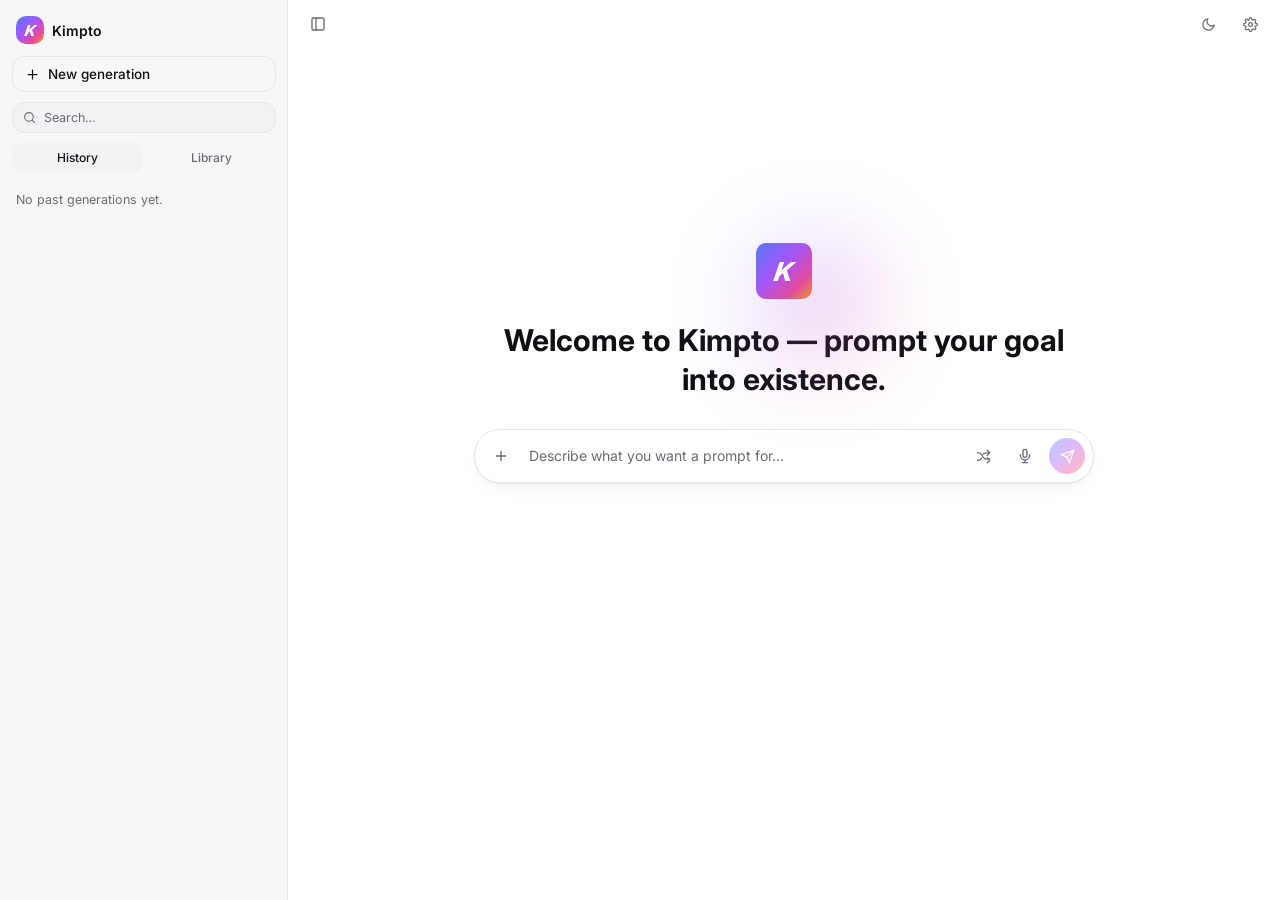
==== commit 9f6ff6d8: "static_f1" ====
--- a/index.html
+++ b/index.html
@@ -1,190 +1,109 @@
 <!DOCTYPE html>
-<html lang="en" data-theme="graphite" data-density="comfortable">
+<html lang="en">
 <head>
-<meta charset="UTF-8" />
-<meta name="viewport" content="width=device-width, initial-scale=1.0" />
-<title>Kimpto — Prompt Generator</title>
-<meta name="description" content="Kimpto — a prompt-engineering console that generates three structurally distinct prompt versions per task, powered by free-tier and keyless AI models." />
-<meta name="theme-color" content="#0d0f14" />
+  <meta charset="UTF-8" />
+  <meta name="viewport" content="width=device-width, initial-scale=1.0" />
+  <title>Kimpto — Prompt Engineering Studio</title>
+  <meta name="description" content="Kimpto turns a task description into several prompt-engineered versions, grounded in real prompting research, with a 40+ free model tier and bring-your-own-key support for Claude, GPT, and Gemini." />
+  <meta name="theme-color" content="#0e0e11" />
 
-<link rel="manifest" href="manifest.webmanifest" />
-<link rel="icon" type="image/png" sizes="32x32" href="icons/favicon-32.png" />
-<link rel="icon" type="image/png" sizes="64x64" href="icons/favicon-64.png" />
-<link rel="apple-touch-icon" href="icons/icon-192.png" />
+  <link rel="manifest" href="manifest.webmanifest" />
+  <link rel="icon" href="icons/favicon-32.png" sizes="32x32" />
+  <link rel="icon" href="icons/favicon-64.png" sizes="64x64" />
+  <link rel="apple-touch-icon" href="icons/icon-192.png" />
 
-<link rel="preconnect" href="https://fonts.googleapis.com">
-<link rel="preconnect" href="https://fonts.gstatic.com" crossorigin>
-<link href="https://fonts.googleapis.com/css2?family=Inter:wght@400;500;600;700&family=JetBrains+Mono:wght@400;500;600&display=swap" rel="stylesheet">
+  <link rel="preconnect" href="https://fonts.googleapis.com" />
+  <link rel="preconnect" href="https://fonts.gstatic.com" crossorigin />
+  <link href="https://fonts.googleapis.com/css2?family=Inter:wght@400;500;600;700;800&family=JetBrains+Mono:wght@400;600&display=swap" rel="stylesheet" />
 
-<link rel="stylesheet" href="css/styles.css" />
+  <link rel="stylesheet" href="css/styles.css" />
 </head>
 <body>
+<div id="app">
+  <p id="bootError" class="boot-error" hidden></p>
 
-<div class="shell">
+  <aside id="sidebar" class="sidebar">
+    <div class="sidebar-inner">
+      <div class="brand-row">
+        <div class="k-mark k-mark-sm"><span>K</span></div>
+        <span class="brand-name">Kimpto</span>
+      </div>
 
-  <!-- ===================== TOPBAR ===================== -->
-  <header class="topbar">
-    <div class="brand">
-      <div class="brand-mark">K</div>
-      <div class="brand-name">Kimpto</div>
+      <button id="newSessionBtn" class="new-session-btn">
+        <svg width="15" height="15" viewBox="0 0 24 24" fill="none" stroke="currentColor" stroke-width="2" stroke-linecap="round" stroke-linejoin="round"><path d="M12 5v14M5 12h14"/></svg>
+        New generation
+      </button>
+
+      <div class="search-box">
+        <svg width="13" height="13" viewBox="0 0 24 24" fill="none" stroke="currentColor" stroke-width="2" stroke-linecap="round" stroke-linejoin="round"><circle cx="11" cy="11" r="8"/><path d="m21 21-4.3-4.3"/></svg>
+        <input id="sidebarSearch" type="text" placeholder="Search…" autocomplete="off" />
+      </div>
+
+      <div class="sidebar-tabs">
+        <button id="tabHistoryBtn" class="sidebar-tab active">History</button>
+        <button id="tabLibraryBtn" class="sidebar-tab">Library</button>
+      </div>
+
+      <div id="sidebarList" class="sidebar-list"></div>
+      <div id="todayCounter" class="today-counter" hidden></div>
+    </div>
+  </aside>
+
+  <div class="main-col">
+    <div class="topbar">
+      <button id="sidebarToggleBtn" class="icon-btn" title="Toggle sidebar">
+        <svg width="16" height="16" viewBox="0 0 24 24" fill="none" stroke="currentColor" stroke-width="2" stroke-linecap="round" stroke-linejoin="round"><rect x="3" y="3" width="18" height="18" rx="2"/><path d="M9 3v18"/></svg>
+      </button>
+      <div class="spacer"></div>
+      <button id="themeToggleBtn" class="icon-btn" title="Toggle theme">
+        <svg width="15" height="15" viewBox="0 0 24 24" fill="none" stroke="currentColor" stroke-width="2" stroke-linecap="round" stroke-linejoin="round"><circle cx="12" cy="12" r="4"/><path d="M12 2v2M12 20v2M4.93 4.93l1.41 1.41M17.66 17.66l1.41 1.41M2 12h2M20 12h2M4.93 19.07l1.41-1.41M17.66 6.34l1.41-1.41"/></svg>
+      </button>
+      <button id="settingsToggleBtn" class="icon-btn" title="Settings">
+        <svg width="15" height="15" viewBox="0 0 24 24" fill="none" stroke="currentColor" stroke-width="2" stroke-linecap="round" stroke-linejoin="round"><circle cx="12" cy="12" r="3"/><path d="M19.4 15a1.7 1.7 0 0 0 .34 1.87l.06.06a2 2 0 1 1-2.83 2.83l-.06-.06a1.7 1.7 0 0 0-1.87-.34 1.7 1.7 0 0 0-1 1.55V21a2 2 0 1 1-4 0v-.09A1.7 1.7 0 0 0 9 19.4a1.7 1.7 0 0 0-1.87.34l-.06.06a2 2 0 1 1-2.83-2.83l.06-.06A1.7 1.7 0 0 0 4.6 15a1.7 1.7 0 0 0-1.55-1H3a2 2 0 1 1 0-4h.09A1.7 1.7 0 0 0 4.6 9a1.7 1.7 0 0 0-.34-1.87l-.06-.06a2 2 0 1 1 2.83-2.83l.06.06A1.7 1.7 0 0 0 9 4.6a1.7 1.7 0 0 0 1-1.55V3a2 2 0 1 1 4 0v.09a1.7 1.7 0 0 0 1 1.55 1.7 1.7 0 0 0 1.87-.34l.06-.06a2 2 0 1 1 2.83 2.83l-.06.06A1.7 1.7 0 0 0 19.4 9a1.7 1.7 0 0 0 1.55 1H21a2 2 0 1 1 0 4h-.09a1.7 1.7 0 0 0-1.55 1Z"/></svg>
+      </button>
     </div>
 
-    <div class="topbar-spacer"></div>
+    <div class="scroll-area">
+      <div id="emptyState" class="empty-state">
+        <div class="hero-logo-wrap">
+          <div class="hero-blob"></div>
+          <div class="k-mark k-mark-lg"><span>K</span></div>
+        </div>
+        <h1 class="welcome-heading">Welcome to Kimpto — prompt your goal into existence.</h1>
+        <div id="heroComposerMount" class="composer-mount"></div>
+      </div>
 
-    <div class="status-cluster">
-      <div class="vu" id="vu">
-        <span></span><span></span><span></span><span></span><span></span>
-      </div>
-      <span class="status-dot" id="statusDot"></span>
-      <span class="status-text" id="statusText">idle</span>
+      <div id="threadArea" class="thread-area" hidden></div>
     </div>
 
-    <div class="theme-picker">
-      <button class="icon-btn" id="themeBtn" type="button" title="Theme" aria-label="Change theme">
-        <svg viewBox="0 0 24 24" fill="none" stroke="currentColor" stroke-width="2"><circle cx="12" cy="12" r="4"/><path d="M12 2v2M12 20v2M4.9 4.9l1.4 1.4M17.7 17.7l1.4 1.4M2 12h2M20 12h2M4.9 19.1l1.4-1.4M17.7 6.3l1.4-1.4"/></svg>
-      </button>
-      <div class="theme-menu" id="themeMenu"></div>
+    <div id="dockedComposerWrap" class="docked-composer-wrap" hidden>
+      <div id="dockedComposerMount" class="composer-mount"></div>
     </div>
+  </div>
 
-    <button class="icon-btn" id="consoleBtn" type="button" title="Customize" aria-label="Open customization console">
-      <svg viewBox="0 0 24 24" fill="none" stroke="currentColor" stroke-width="2"><line x1="4" y1="6" x2="20" y2="6"/><circle cx="9" cy="6" r="2" fill="currentColor" stroke="none"/><line x1="4" y1="12" x2="20" y2="12"/><circle cx="16" cy="12" r="2" fill="currentColor" stroke="none"/><line x1="4" y1="18" x2="20" y2="18"/><circle cx="11" cy="18" r="2" fill="currentColor" stroke="none"/></svg>
-    </button>
-  </header>
-
-  <!-- ===================== BODY ===================== -->
-  <div class="body-grid">
-
-    <!-- SIDEBAR -->
-    <aside class="sidebar">
-      <div class="sidebar-scroll">
-
-        <div>
-          <div class="section-label">ENGINE</div>
-          <div class="segmented">
-            <button id="tabFree" class="active" type="button">Free</button>
-            <button id="tabKey" type="button">My Key</button>
-          </div>
-
-          <!-- FREE (Puter.js) -->
-          <div id="freePanel">
-            <div class="field">
-              <label for="puterModel">Model (no key needed)</label>
-              <select id="puterModel"></select>
-            </div>
-            <div class="field" id="puterCustomField" style="display:none;">
-              <label for="puterCustomModel">Custom model id</label>
-              <input type="text" id="puterCustomModel" placeholder="provider/model-name" />
-            </div>
-            <div class="hint">Routed through Puter.js — first generation opens a one-time sign-in popup, then it's remembered.</div>
-          </div>
-
-          <!-- BYOK -->
-          <div id="keyPanel" style="display:none;">
-            <div class="field">
-              <label for="keyProvider">Provider</label>
-              <select id="keyProvider">
-                <option value="gemini">Google Gemini</option>
-                <option value="groq">Groq</option>
-              </select>
-            </div>
-            <div class="field">
-              <label for="keyModel">Model</label>
-              <select id="keyModel"></select>
-            </div>
-            <div class="field">
-              <label for="apiKeyInput">API key</label>
-              <input type="password" id="apiKeyInput" placeholder="Paste key" autocomplete="off" />
-            </div>
-            <div class="hint">Stored only in this browser's local storage. Groq blocks some browser calls via CORS — if generation fails immediately, switch to Free or Gemini.</div>
-          </div>
-        </div>
-
-        <div>
-          <div class="section-label">TEMPLATES</div>
-          <div class="history-list" id="templateList">
-            <div class="history-item">Blog Post Outline</div>
-            <div class="history-item">Social Media Ad</div>
-            <div class="history-item">Code Explanation</div>
-          </div>
-        </div>
-
-        <div>
-          <div class="section-label">HISTORY</div>
-          <div class="history-list" id="historyList">
-            <div class="history-empty">Nothing generated yet</div>
-          </div>
-        </div>
-
-      </div>
-    </aside>
-
-    <!-- MAIN -->
-    <main class="main">
-      <div class="main-head">
-        <div>
-          <h1>Prompt Generator</h1>
-          <p>Describe what you're trying to get a model to do. Kimpto builds three structurally different prompts for it.</p>
-        </div>
-        <button class="console-launch" id="consoleLaunch" type="button">
-          <svg viewBox="0 0 24 24" fill="none" stroke="currentColor" stroke-width="2"><line x1="4" y1="6" x2="20" y2="6"/><circle cx="9" cy="6" r="2" fill="currentColor" stroke="none"/><line x1="4" y1="12" x2="20" y2="12"/><circle cx="16" cy="12" r="2" fill="currentColor" stroke="none"/><line x1="4" y1="18" x2="20" y2="18"/><circle cx="11" cy="18" r="2" fill="currentColor" stroke="none"/></svg>
-          Customize <span class="console-badge">12</span>
+  <div id="settingsOverlay" class="settings-overlay" hidden>
+    <div class="settings-panel">
+      <div class="settings-panel-head">
+        <h2>Settings</h2>
+        <button id="settingsCloseBtn">
+          <svg width="16" height="16" viewBox="0 0 24 24" fill="none" stroke="currentColor" stroke-width="2" stroke-linecap="round" stroke-linejoin="round"><path d="M18 6 6 18M6 6l12 12"/></svg>
         </button>
       </div>
+      <div id="settingsBody" class="settings-body"></div>
+    </div>
+  </div>
 
-      <div class="input-card">
-        <div class="modular-prompt-builder">
-          <div class="field">
-            <label for="roleInput">Role</label>
-            <input type="text" id="roleInput" placeholder="e.g. Expert SEO writer" />
-          </div>
-          <div class="field">
-            <label for="taskInput">Task</label>
-            <textarea id="taskInput" placeholder="e.g. Summarize long customer support tickets into a 3-bullet action list for my team lead"></textarea>
-          </div>
-          <div class="field">
-            <label for="audienceInput">Audience</label>
-            <input type="text" id="audienceInput" placeholder="e.g. Busy team leads" />
-          </div>
-          <div class="field">
-            <label for="formatInput">Format</label>
-            <input type="text" id="formatInput" placeholder="e.g. Bullet points" />
-          </div>
-          <div class="field">
-            <label for="constraintsInput">Constraints</label>
-            <input type="text" id="constraintsInput" placeholder="e.g. Maximum 100 words" />
-          </div>
-        </div>
-        <div class="generate-row">
-          <span style="font-size:11px;color:var(--text-faint);" id="charCount">0 characters</span>
-          <button class="gen-btn" id="generateBtn" type="button">
-            <span class="spinner"></span>
-            <span class="gen-label">Generate 3 versions</span>
-          </button>
-        </div>
-      </div>
-
-      <div class="error-banner" id="errorBanner"></div>
-
-      <div id="skeletonZone" style="display:none;"></div>
-      <div class="results" id="resultsZone" style="display:none;"></div>
-      <div class="placeholder" id="placeholderZone">Your three prompt versions will appear here.</div>
-    </main>
-
-  </div>
+  <div id="toastContainer" class="toast-container"></div>
 </div>
 
-<!-- ===================== CONSOLE DRAWER ===================== -->
-<div class="console-backdrop" id="consoleBackdrop"></div>
-<aside class="console" id="console" aria-label="Customization console">
-  <div class="console-head">
-    <h2>Console</h2>
-    <button class="icon-btn" id="consoleClose" type="button" aria-label="Close">
-      <svg viewBox="0 0 24 24" fill="none" stroke="currentColor" stroke-width="2"><path d="M18 6L6 18M6 6l12 12"/></svg>
-    </button>
-  </div>
-  <div class="console-body" id="consoleBody"><!-- populated by ui.js --></div>
-</aside>
-
+<script>
+  if ("serviceWorker" in navigator) {
+    window.addEventListener("load", () => {
+      navigator.serviceWorker.register("service-worker.js").catch(() => {});
+    });
+  }
+</script>
+<script src="https://js.puter.com/v2/"></script>
 <script type="module" src="js/main.js"></script>
 </body>
-</html>+</html>
--- a/css/styles.css
+++ b/css/styles.css
@@ -1,1019 +1,332 @@
-/* ============================================================ */
-/* KIMPTO — styles.css */
-/* Styles for all 4 themes + every component in the app. */
-/* ============================================================ */
-
-
-/* ---------------- CSS CUSTOM PROPERTIES ---------------- */
+/* ============================================================
+   KIMPTO — styles.css
+   Two color modes (light / dark) sharing one signature gradient
+   identity, plus every component the templates and JS render.
+   ============================================================ */
+
+/* ---------------- RESET / BASE ---------------- */
+
+*, *::before, *::after { box-sizing: border-box; }
+html, body { height: 100%; }
+[hidden] { display: none !important; }
+body {
+  margin: 0;
+  font-family: "Inter", system-ui, -apple-system, sans-serif;
+  font-size: 15px;
+  background: var(--bg);
+  color: var(--text);
+  -webkit-font-smoothing: antialiased;
+}
+h1, h2, p { margin: 0; }
+button, input, select, textarea { font: inherit; color: inherit; }
+button { cursor: pointer; background: none; border: none; }
+input, select, textarea {
+  background: var(--surface-2);
+  border: 1px solid var(--border);
+  color: var(--text);
+  border-radius: 10px;
+}
+input::placeholder, textarea::placeholder { color: var(--text-faint); }
+:focus-visible { outline: 2px solid var(--accent-solid); outline-offset: 2px; }
+::selection { background: var(--accent-solid); color: #fff; }
+* { scrollbar-width: thin; scrollbar-color: var(--border) transparent; }
+*::-webkit-scrollbar { width: 8px; height: 8px; }
+*::-webkit-scrollbar-thumb { background: var(--border); border-radius: 8px; }
+@media (prefers-reduced-motion: reduce) {
+  *, *::before, *::after { animation-duration: .01ms !important; transition-duration: .01ms !important; }
+}
+
+/* ---------------- COLOR MODES ---------------- */
 
 :root {
-  /* Custom Scrollbar Colors */
-  --scrollbar-thumb: rgba(0, 0, 0, 0.2);
-  --scrollbar-thumb-hover: rgba(0, 0, 0, 0.3);
-  --scrollbar-track: transparent;
-
-  /* Typography */
-  --font-primary: 'Inter', system-ui, sans-serif; /* Updated primary font */
-  --font-mono: 'JetBrains Mono', monospace;
-  --text-xs: 11px; --text-sm: 12px; --text-base: 14px; --text-lg: 15px; --text-xl: 16px;
-
-  /* Spacing (using comfortable as base, compact will override) */
-  --gap-xs: 4px; --gap-sm: 8px; --gap-md: 16px; --gap-lg: 24px; --gap-xl: 32px;
-
-  /* Borders */
-  --border-radius: 6px;
-  --border-radius-md: 8px;
-  --border-radius-lg: 12px;
-  --border-thin: 1px solid var(--border);
-
-  /* Density (Comfortable by default, Compact overrides) */
-  --input-height: 40px;
-  --button-min-width: 112px;
-  --shell-padding: var(--gap-lg);
-  --section-gap: var(--gap-lg);
-  --card-gap: var(--gap-md);
-  --field-gap: var(--gap-sm);
-
-  /* Specifics for Results Cards (shared by all themes) */
-  --card-border-radius: var(--border-radius-md);
-  --card-shadow: 0 4px 12px -4px rgba(0, 0, 0, 0.1);
-  --card-tag-height: 24px;
-  --card-tag-font-size: var(--text-xs);
-  --card-header-gap: var(--gap-xs);
-  --copy-button-size: calc(var(--card-tag-height) * 1.25);
-  --copy-button-font-size: var(--text-xs);
-
-  /* Specifics for Input Card (shared) */
-  --input-card-border-radius: var(--border-radius-md);
-  --input-card-shadow: 0 6px 16px -4px rgba(0, 0, 0, 0.1);
-  --input-card-padding: var(--gap-md);
-  --constraints-height: 44px;
-
-  /* Specifics for Console Drawer (shared) */
-  --console-width: 400px;
-  --console-header-height: 60px;
-  --console-body-padding: var(--gap-lg) var(--gap-md);
-  --console-group-gap: var(--gap-xl);
-  --console-field-gap: var(--gap-md);
-  --console-switch-size: 20px;
-  --console-segmented-height: 32px;
-  --console-range-height: 6px;
-  --console-range-thumb-size: 16px;
-
-  /* Specifics for Skeleton Loader (shared) */
-  --skel-line-height: 16px;
-  --skel-line-spacing: var(--gap-xs);
-  --skel-card-padding: var(--gap-md);
-  --skel-card-gap: var(--gap-md);
-
-  /* Specifics for History List (shared) */
-  --history-item-height: 44px;
-  --history-item-padding: var(--gap-sm) var(--gap-md);
-  --history-item-radius: calc(var(--history-item-height) / 2);
-
-  /* Specifics for Theme Menu (shared) */
-  --theme-menu-width: 200px;
-  --theme-menu-item-height: 40px;
-  --theme-menu-radius: var(--border-radius-md);
-
-  /* Specifics for Topbar/Sidebar/Main (shared) */
-  --topbar-height: 60px;
-  --topbar-padding: var(--gap-md);
-  --sidebar-width: 280px;
-  --density-comfortable-sidebar-width: 280px;
-  --density-compact-sidebar-width: 240px;
-  --status-cluster-width: 130px;
-  --vu-size: 24px;
-  --vu-dot-size: 3px;
-  --vu-dot-spacing: calc(var(--vu-dot-size) * 1.5);
-  --icon-button-size: 36px;
-  --icon-button-radius: calc(var(--icon-button-size) / 2);
-  --brand-mark-size: 32px;
-  --brand-mark-radius: calc(var(--brand-mark-size) / 2);
-  --brand-font-size: var(--text-lg);
-  --section-label-height: 32px;
-  --section-label-font-size: var(--text-xs);
-  --divider-height: var(--border-thin);
-}
-
-/* Compact density overrides */
-[data-density="compact"] {
-  --input-height: 36px;
-  --button-min-width: 100px;
-  --shell-padding: var(--gap-md);
-  --section-gap: var(--gap-md);
-  --card-gap: var(--gap-sm);
-  --field-gap: var(--gap-xs);
-  --text-base: 13px;
-  --gap-sm: 6px;
-  --gap-md: 12px;
-  --gap-lg: 20px;
-  --sidebar-width: var(--density-compact-sidebar-width);
-  --history-item-height: 40px;
-  --constraints-height: 40px;
-  --console-body-padding: var(--gap-md);
-  --console-group-gap: var(--gap-lg);
-  --console-field-gap: var(--gap-sm);
-}
-
-
-/* ---------------- THEME COLORS (Updated for Modern Chat App Look) ---------------- */
-
-/* --- Graphite (Kept for consistency, but restyled with new palette) --- */
-[data-theme="graphite"] {
-  /* Core Grayscale */
-  --bg: #FAFAFA; /* Light background */
-  --surface: #FFFFFF; /* Card/panel backgrounds */
-  --text: #212529; /* Primary text */
-  --text-faint: #868E96; /* Secondary/muted text */
-  --border: #DEE2E6; /* Borders/dividers */
-
-  /* Accents (Using new palette) */
-  --primary: #FF6B35; /* Vibrant Orange */
-  --primary-light: #FFF0EB; /* Light orange for button hover */
-  --secondary: #00B4D8; /* Sky Blue */
-  --secondary-light: #E6F7FF; /* Light blue for user message bubble */
-  --tertiary: #F9C74F; /* Sunny Yellow */
-
-  /* Status Indicators */
-  --ok: #28a745;
-  --err: #dc3545;
-  --warn: var(--tertiary);
-
-  /* Prompt Versions (can be distinct shades or use new palette) */
-  --v1: var(--primary); /* Direct & Concise - Orange */
-  --v2: var(--secondary); /* Role-Based & Detailed - Sky Blue */
-  --v3: var(--tertiary); /* Creative & Advanced - Yellow */
-
-  /* Interactive Elements */
-  --control-bg: var(--surface);
-  --control-border: var(--border);
-  --control-text: var(--text);
-  --control-placeholder: var(--text-faint);
-  --button-bg: var(--primary);
-  --button-text: #FFFFFF;
-  --button-border: transparent;
-  --button-hover: #E55A2B; /* Slightly darker orange */
-  --segmented-bg: #F1F3F5; /* Light grey for segmented controls */
-  --segmented-active: var(--surface); /* Active segment is white */
-  --switch-track-off: #CED4DA;
-  --switch-track-on: var(--secondary);
-  --input-focus-ring: rgba(0, 180, 216, 0.25); /* Focus ring color for inputs */
-}
-
-/* --- Daybreak (Updated for consistency) --- */
-[data-theme="daybreak"] {
-  --bg: #F0F8FF; /* AliceBlue base */
-  --surface: #FFFFFF;
-  --text: #2F4F4F; /* DarkSlateGray */
-  --text-faint: #708090; /* SlateGray */
-  --border: #B0C4DE; /* LightSteelBlue */
-
-  --primary: #FF6B35; /* Vibrant Orange */
-  --primary-light: #FFF0EB;
-  --secondary: #00B4D8; /* Sky Blue */
-  --secondary-light: #E6F7FF;
-  --tertiary: #F9C74F; /* Sunny Yellow */
-
-  --ok: #28a745;
-  --err: #dc3545;
-  --warn: var(--tertiary);
-
-  --v1: var(--primary);
-  --v2: var(--secondary);
-  --v3: var(--tertiary);
-
-  --control-bg: var(--surface);
-  --control-border: var(--border);
-  --control-text: var(--text);
-  --control-placeholder: var(--text-faint);
-  --button-bg: var(--primary);
-  --button-text: #FFFFFF;
-  --button-border: transparent;
-  --button-hover: #E55A2B;
-  --segmented-bg: #E6F0FA; /* Light blue for segmented controls */
-  --segmented-active: var(--surface);
-  --switch-track-off: #B0C4DE;
-  --switch-track-on: var(--secondary);
-  --input-focus-ring: rgba(0, 180, 216, 0.3);
-}
-
-/* --- Phosphor (Updated for consistency) --- */
-[data-theme="phosphor"] {
-  --bg: #F5FFEB; /* Very light green base */
-  --surface: #FFFFFF;
-  --text: #2D5016; /* Dark green */
-  --text-faint: #7A9D50; /* Muted green */
-  --border: #CBE8B4; /* Light green */
-
-  --primary: #FF6B35; /* Vibrant Orange */
-  --primary-light: #FFF0EB;
-  --secondary: #00B4D8; /* Sky Blue */
-  --secondary-light: #E6F7FF;
-  --tertiary: #F9C74F; /* Sunny Yellow */
-
-  --ok: #28a745;
-  --err: #dc3545;
-  --warn: var(--tertiary);
-
-  --v1: var(--primary);
-  --v2: var(--secondary);
-  --v3: var(--tertiary);
-
-  --control-bg: var(--surface);
-  --control-border: var(--border);
-  --control-text: var(--text);
-  --control-placeholder: var(--text-faint);
-  --button-bg: var(--primary);
-  --button-text: #FFFFFF;
-  --button-border: transparent;
-  --button-hover: #E55A2B;
-  --segmented-bg: #E9F5DB; /* Light green for segmented controls */
-  --segmented-active: var(--surface);
-  --switch-track-off: #CBE8B4;
-  --switch-track-on: var(--secondary);
-  --input-focus-ring: rgba(0, 180, 216, 0.25);
-}
-
-/* --- Aurora (Updated for consistency) --- */
-[data-theme="aurora"] {
-  --bg: #FFF0F5; /* LavenderBlush base */
-  --surface: #FFFFFF;
-  --text: #8B1538; /* Deep red/pink */
-  --text-faint: #C44569; /* Muted pink */
-  --border: #F8BBD0; /* Light pink */
-
-  --primary: #FF6B35; /* Vibrant Orange */
-  --primary-light: #FFF0EB;
-  --secondary: #00B4D8; /* Sky Blue */
-  --secondary-light: #E6F7FF;
-  --tertiary: #F9C74F; /* Sunny Yellow */
-
-  --ok: #28a745;
-  --err: #dc3545;
-  --warn: var(--tertiary);
-
-  --v1: var(--primary);
-  --v2: var(--secondary);
-  --v3: var(--tertiary);
-
-  --control-bg: var(--surface);
-  --control-border: var(--border);
-  --control-text: var(--text);
-  --control-placeholder: var(--text-faint);
-  --button-bg: var(--primary);
-  --button-text: #FFFFFF;
-  --button-border: transparent;
-  --button-hover: #E55A2B;
-  --segmented-bg: #F9D4DF; /* Light pink for segmented controls */
-  --segmented-active: var(--surface);
-  --switch-track-off: #F8BBD0;
-  --switch-track-on: var(--secondary);
-  --input-focus-ring: rgba(0, 180, 216, 0.3);
-}
-
-
-/* ---------------- BASE STYLES ---------------- */
-
-* {
-  box-sizing: border-box;
-  margin: 0;
-  padding: 0;
-}
-body {
-  font-family: var(--font-primary); /* Ensure primary font is used */
-  font-size: var(--text-base);
-  line-height: 1.5;
-  color: var(--text);
-  background-color: var(--bg);
-  height: 100vh;
-  overflow: hidden; /* Scroll is handled by internal containers */
-  transition: background-color, color 0.2s;
-}
-a { color: var(--secondary); text-decoration: none; }
-a:hover { text-decoration: underline; }
-h1, h2, h3, h4 { font-weight: 600; }
-button { font-family: inherit; font-size: inherit; }
-input, textarea, select { font-family: inherit; font-size: inherit; }
-
-
-/* ---------------- SHELL + GRID LAYOUT (Refined for Chat App Feel) ---------------- */
-
-.shell {
-  display: grid;
-  grid-template-columns: var(--sidebar-width) 1fr;
-  grid-template-rows: var(--topbar-height) 1fr;
-  height: 100vh;
-  padding: var(--shell-padding);
-  gap: var(--gap-md);
-  background-color: var(--bg);
-  transition: grid-template-columns, padding 0.2s;
-}
-.body-grid {
-  grid-area: 2 / 1 / 3 / 3; /* Span main area across both columns */
-  display: grid;
-  grid-template-columns: var(--sidebar-width) 1fr;
-  gap: var(--gap-md);
-  transition: grid-template-columns 0.2s;
-}
+  --gradient: linear-gradient(135deg, #4f7cff 0%, #a855f7 45%, #ec4899 75%, #f59e0b 100%);
+  --accent-solid: #a855f7;
+}
+html[data-color-mode="light"] {
+  --bg: #ffffff; --bg-subtle: #f7f7f8; --surface: #ffffff; --surface-2: #f2f2f4;
+  --border: #e6e6ea; --text: #101014; --text-faint: #6b6b76;
+  --danger: #dc2626; --danger-bg: #fef2f2; --success: #16a34a;
+  --shadow: 0 1px 2px rgba(16,16,20,.05), 0 8px 24px -12px rgba(16,16,20,.12);
+}
+html[data-color-mode="dark"] {
+  --bg: #0e0e11; --bg-subtle: #131316; --surface: #18181c; --surface-2: #212126;
+  --border: #2a2a30; --text: #f3f3f6; --text-faint: #96969f;
+  --danger: #f87171; --danger-bg: #2a1616; --success: #4ade80;
+  --shadow: 0 1px 2px rgba(0,0,0,.3), 0 8px 24px -12px rgba(0,0,0,.5);
+}
+
+/* ---------------- LAYOUT SHELL ---------------- */
+
+#app { display: flex; min-height: 100vh; }
+
+.boot-error {
+  position: fixed; top: 12px; left: 50%; transform: translateX(-50%);
+  background: var(--danger-bg); color: var(--danger); border: 1px solid var(--danger);
+  padding: 10px 16px; border-radius: 10px; font-size: 13px; z-index: 999; max-width: 90vw;
+}
+
+/* ---------------- SIDEBAR ---------------- */
+
 .sidebar {
-  grid-column: 1 / 2;
-  display: flex;
-  flex-direction: column;
-  background: var(--surface);
-  border-radius: var(--border-radius-lg);
-  box-shadow: var(--card-shadow);
-  overflow: hidden;
-  z-index: 10; /* Ensure sidebar overlays main content area slightly if needed */
-}
-.main {
-  grid-column: 2 / 3;
-  display: flex;
-  flex-direction: column;
-  gap: var(--section-gap);
-  z-index: 5; /* Lower z-index for main content */
-}
-
-
-/* ---------------- TOPBAR ---------------- */
-.topbar {
-  grid-area: 1 / 1 / 2 / 3;
-  display: flex;
-  align-items: center;
-  padding: var(--topbar-padding);
-  gap: var(--gap-sm);
-  background: var(--surface);
-  border-radius: var(--border-radius-lg);
-  box-shadow: var(--card-shadow);
-  z-index: 20; /* Highest z-index for topbar */
-}
-.brand {
-  display: inline-flex;
-  align-items: center;
-  gap: var(--gap-xs);
-  font-weight: 700;
-  color: var(--text);
-}
-.brand-mark {
-  width: var(--brand-mark-size);
-  height: var(--brand-mark-size);
-  display: flex;
-  align-items: center;
-  justify-content: center;
-  border-radius: var(--brand-mark-radius);
-  background: var(--primary);
-  color: white;
-  font-size: var(--brand-font-size);
-  font-weight: 700;
-}
-.brand-name { font-size: var(--text-lg); font-weight: 700; }
-.topbar-spacer { flex-grow: 1; }
-.status-cluster {
-  display: inline-flex;
-  align-items: center;
-  gap: var(--gap-xs);
-  width: var(--status-cluster-width);
-  font-size: var(--text-sm);
+  width: 288px; flex-shrink: 0; background: var(--bg-subtle);
+  border-right: 1px solid var(--border); overflow: hidden;
+  transition: width .18s ease, border-color .18s ease;
+}
+.sidebar.collapsed { width: 0; border-right-color: transparent; }
+.sidebar-inner { width: 288px; height: 100%; display: flex; flex-direction: column; padding: 12px; gap: 10px; }
+
+.brand-row { display: flex; align-items: center; gap: 8px; padding: 4px 4px 2px; }
+.brand-name { font-weight: 600; font-size: 14px; }
+
+.k-mark {
+  border-radius: 10px; display: flex; align-items: center; justify-content: center;
+  background: var(--gradient); flex-shrink: 0;
+}
+.k-mark span { color: #fff; font-weight: 800; font-style: italic; transform: skewX(-10deg); display: inline-block; }
+.k-mark-sm { width: 28px; height: 28px; }
+.k-mark-sm span { font-size: 15px; }
+.k-mark-lg { width: 56px; height: 56px; }
+.k-mark-lg span { font-size: 26px; }
+
+.new-session-btn {
+  display: flex; align-items: center; gap: 8px; padding: 9px 12px;
+  border: 1px solid var(--border); border-radius: 12px; font-size: 13.5px; font-weight: 500;
+}
+.new-session-btn:hover { background: var(--surface-2); }
+
+.search-box {
+  display: flex; align-items: center; gap: 8px; padding: 7px 10px;
+  background: var(--surface-2); border: 1px solid var(--border); border-radius: 12px;
   color: var(--text-faint);
 }
-.vu {
-  display: inline-flex;
-  gap: var(--vu-dot-spacing);
-  height: var(--vu-size);
-  align-items: center;
-  opacity: 0;
-  transition: opacity 0.2s;
-}
-.vu.on { opacity: 1; }
-.vu span {
-  width: var(--vu-dot-size);
-  height: var(--vu-dot-size);
-  border-radius: var(--vu-dot-size);
-  background: var(--secondary); /* Use secondary color for VU dots */
-}
-.status-dot {
-  width: 10px; height: 10px;
-  border-radius: 50%;
-  background: var(--ok);
-  transition: background 0.2s;
-}
-.status-dot.busy { background: var(--secondary); } /* Blue when busy */
-.status-dot.err { background: var(--err); } /* Red when error */
-.status-text { font-size: var(--text-sm); }
+.search-box input { background: transparent; border: none; flex: 1; font-size: 12.5px; padding: 0; }
+
+.sidebar-tabs { display: flex; gap: 4px; }
+.sidebar-tab {
+  flex: 1; padding: 7px; border-radius: 8px; font-size: 12px; font-weight: 500; color: var(--text-faint);
+}
+.sidebar-tab.active { background: var(--surface-2); color: var(--text); }
+
+.sidebar-list { flex: 1; overflow-y: auto; display: flex; flex-direction: column; gap: 5px; margin-top: 2px; }
+.sidebar-empty { font-size: 12.5px; color: var(--text-faint); padding: 8px 4px; }
+
+.session-row {
+  display: flex; align-items: center; gap: 6px; padding: 8px 10px; border-radius: 10px; cursor: pointer;
+}
+.session-row:hover { background: var(--surface-2); }
+.session-title { font-size: 12.5px; flex: 1; white-space: nowrap; overflow: hidden; text-overflow: ellipsis; margin: 0; }
+.row-delete { color: var(--text-faint); flex-shrink: 0; opacity: 0; transition: opacity .1s; }
+.session-row:hover .row-delete, .lib-card:hover .row-delete { opacity: 1; }
+
+.lib-card { background: var(--surface-2); border-radius: 10px; padding: 10px; }
+.lib-card-head { display: flex; align-items: flex-start; justify-content: space-between; gap: 6px; }
+.lib-title { font-size: 12.5px; font-weight: 500; line-height: 1.4; margin: 0; }
+.lib-tags { display: flex; flex-wrap: wrap; gap: 4px; margin-top: 6px; }
+.lib-tag { font-size: 10px; padding: 2px 7px; border-radius: 999px; background: var(--bg); color: var(--text-faint); }
+.lib-actions { display: flex; gap: 4px; margin-top: 8px; }
+
+.today-counter { font-size: 11px; color: var(--text-faint); padding: 10px 6px 2px; border-top: 1px solid var(--border); display: flex; align-items: center; gap: 6px; }
+
+/* ---------------- MAIN COLUMN / TOPBAR ---------------- */
+
+.main-col { flex: 1; min-width: 0; display: flex; flex-direction: column; }
+
+.topbar { display: flex; align-items: center; gap: 6px; padding: 0 12px; height: 48px; flex-shrink: 0; }
+.spacer { flex: 1; }
+
 .icon-btn {
-  width: var(--icon-button-size);
-  height: var(--icon-button-size);
-  display: inline-flex;
-  align-items: center;
-  justify-content: center;
-  border-radius: var(--icon-button-radius);
-  border: var(--border-thin);
-  background: var(--control-bg);
-  color: var(--text);
-  cursor: pointer;
-  transition: background, border, color 0.2s;
-}
-.icon-btn:hover { background: var(--segmented-bg); } /* Use segmented bg for hover */
-.icon-btn.active { background: var(--primary); color: white; border-color: var(--primary); }
-.theme-picker { position: relative; }
-.theme-menu {
-  position: absolute;
-  top: calc(100% + var(--gap-xs));
-  right: 0;
-  width: var(--theme-menu-width);
-  background: var(--surface);
-  border: var(--border-thin);
-  border-radius: var(--theme-menu-radius);
-  box-shadow: 0 6px 16px -4px rgba(0, 0, 0, 0.15);
-  overflow: hidden;
-  opacity: 0;
-  visibility: hidden;
-  transform: translateY(-10px);
-  transition: opacity, visibility, transform 0.2s;
-  z-index: 30;
-}
-.theme-menu.open {
-  opacity: 1;
-  visibility: visible;
-  transform: translateY(0);
-}
-
-
-/* ---------------- SIDEBAR ---------------- */
-.sidebar-scroll {
-  overflow-y: auto;
-  padding: var(--gap-md);
-  flex-grow: 1;
-  display: flex;
-  flex-direction: column;
-  gap: var(--section-gap);
-}
-.section-label {
-  height: var(--section-label-height);
-  display: flex;
-  align-items: center;
-  padding-left: var(--gap-sm);
-  text-transform: uppercase;
-  font-size: var(--section-label-font-size);
-  letter-spacing: 0.5px;
-  color: var(--text-faint);
-  user-select: none;
-}
-.segmented {
-  display: flex;
-  border: var(--border-thin);
-  border-radius: calc(var(--console-segmented-height) / 2);
-  overflow: hidden;
-  background: var(--segmented-bg); /* Use theme-specific light bg */
-}
-.segmented button {
-  flex-grow: 1;
-  height: var(--console-segmented-height);
-  padding: 0;
-  border: none;
-  background: transparent;
-  color: var(--text);
-  font-size: var(--text-sm);
-  cursor: pointer;
-  transition: background 0.2s;
-}
-.segmented button.active {
-  background: var(--segmented-active); /* Use theme-specific active bg (usually white/light) */
-  color: var(--text);
-  font-weight: 500;
-}
-.field {
-  display: flex;
-  flex-direction: column;
-  gap: var(--field-gap);
-}
-.field label {
-  font-size: var(--text-sm);
-  font-weight: 500;
-  color: var(--text);
-}
-.field input, .field select, .field textarea {
-  width: 100%;
-  height: var(--input-height);
-  padding: 0 var(--gap-sm);
-  border: var(--border-thin);
-  border-radius: var(--border-radius);
-  background: var(--control-bg);
-  color: var(--control-text);
-  font-size: var(--text-sm);
-  transition: border, box-shadow 0.2s;
-}
-.field input:focus, .field select:focus, .field textarea:focus {
-  outline: none;
-  border-color: var(--secondary); /* Use secondary color for focus */
-  box-shadow: 0 0 0 3px var(--input-focus-ring); /* Use theme-specific focus ring color */
-}
-.hint {
-  font-size: var(--text-xs);
-  color: var(--text-faint);
-  line-height: 1.4;
-  padding-top: var(--gap-xs);
-}
-
-/* History List */
-.history-list {
-  display: flex;
-  flex-direction: column;
-  gap: var(--gap-xs);
-}
-.history-item {
-  width: 100%;
-  height: var(--history-item-height);
-  padding: var(--history-item-padding);
-  border-radius: var(--history-item-radius);
-  border: none;
-  background: transparent;
-  color: var(--text-faint);
-  font-size: var(--text-sm);
-  text-align: left;
-  cursor: pointer;
-  transition: background, color 0.2s;
-  overflow: hidden;
-  white-space: nowrap;
-  text-overflow: ellipsis;
-}
-.history-item:hover {
-  background: var(--segmented-bg); /* Use segmented bg for hover */
-  color: var(--text);
-}
-.history-item:last-child { margin-bottom: var(--gap-xs); }
-.history-empty {
-  padding: var(--gap-lg) 0;
-  text-align: center;
-  color: var(--text-faint);
-  font-size: var(--text-sm);
-}
-
-
-/* ---------------- MAIN CONTENT AREA ---------------- */
-.main-head {
-  display: flex;
-  flex-wrap: wrap; /* Allow wrapping on smaller screens */
-  justify-content: space-between;
-  align-items: flex-start; /* Align to top */
-  gap: var(--gap-md);
-}
-.main-head h1 {
-  font-size: var(--text-xl);
-  font-weight: 700;
-  color: var(--text);
-  margin: 0;
-}
-.console-launch {
-  display: inline-flex;
-  align-items: center;
-  gap: var(--gap-xs);
-  padding: calc(var(--gap-sm) - 2px) var(--gap-sm);
-  border: var(--border-thin);
-  border-radius: var(--border-radius);
-  background: var(--control-bg);
-  color: var(--text);
-  font-size: var(--text-sm);
-  font-weight: 500;
-  cursor: pointer;
-  transition: background, border, color 0.2s;
-}
-.console-launch:hover {
-  background: var(--segmented-bg); /* Use segmented bg for hover */
-}
-.console-badge {
-  display: inline-block;
-  width: 18px;
-  height: 18px;
-  line-height: 18px;
-  border-radius: 50%;
-  background: var(--primary); /* Use primary color for badge */
-  color: white;
-  font-size: var(--text-xs);
-  text-align: center;
-  font-weight: 600;
-}
-
-/* Input Card */
-.input-card {
-  display: flex;
-  flex-direction: column;
-  gap: var(--card-gap);
-  padding: var(--input-card-padding);
-  background: var(--surface);
-  border-radius: var(--input-card-border-radius);
-  box-shadow: var(--input-card-shadow);
-}
-#taskInput {
-  width: 100%;
-  min-height: 120px; /* Increased height for better UX */
-  resize: vertical; /* Allow vertical resizing */
-  padding: 0;
-  border: none;
-  font-size: var(--text-base);
-  background: transparent; /* Transparent background inside the card */
-  color: var(--text);
-  line-height: 1.6;
-  outline: none; /* Remove default outline, focus handled by parent */
-}
-#taskInput:focus {
-  outline: none; /* Ensure no outline appears */
-}
-.input-divider { height: var(--divider-height); width: 100%; background: var(--border); margin: var(--gap-xs) 0; }
-.constraints-row {
-  width: 100%;
-  height: var(--constraints-height);
-}
-.constraints-row input {
-  width: 100%;
-  height: 100%;
-  padding: 0 var(--gap-sm);
-  border: none;
-  background: transparent; /* Transparent background inside the card */
-  color: var(--text-faint);
-  font-size: var(--text-sm);
-  outline: none; /* Remove default outline, focus handled by parent */
-}
-.constraints-row input::placeholder {
-  color: var(--text-faint);
-  opacity: 0.8;
-}
-.constraints-row input:focus {
-  outline: none; /* Ensure no outline appears */
-  color: var(--text);
-}
-.generate-row {
-  display: flex;
-  justify-content: space-between;
-  align-items: center;
-  width: 100%;
-}
-.gen-btn {
-  display: inline-flex;
-  align-items: center;
-  justify-content: center;
-  gap: var(--gap-xs);
-  min-width: var(--button-min-width);
-  height: var(--input-height);
-  padding: 0 var(--gap-md);
-  border: var(--border-thin);
-  border-radius: var(--border-radius);
-  background: var(--button-bg);
-  color: var(--button-text);
-  font-size: var(--text-sm);
-  font-weight: 500;
-  cursor: pointer;
-  transition: background, border, color, box-shadow 0.2s;
-  position: relative;
-  overflow: hidden;
-}
-.gen-btn:hover:not(:disabled) {
-  background: var(--button-hover);
-  box-shadow: 0 2px 8px -2px var(--primary); /* Add a subtle shadow on hover */
-}
-.gen-btn:disabled {
-  opacity: 0.7;
-  cursor: not-allowed;
-}
-.gen-btn.loading {
-  padding-left: calc(var(--gap-md) + 16px); /* Add space for spinner */
-}
+  width: 36px; height: 36px; display: flex; align-items: center; justify-content: center;
+  border-radius: 999px; color: var(--text-faint); flex-shrink: 0; transition: background .1s, color .1s;
+}
+.icon-btn:hover { background: var(--surface-2); color: var(--text); }
+.icon-btn.active { background: var(--gradient); color: #fff; }
+
+.scroll-area { flex: 1; overflow-y: auto; padding: 0 16px; }
+
+/* ---------------- EMPTY STATE ---------------- */
+
+.empty-state {
+  max-width: 620px; margin: 0 auto; min-height: 70vh;
+  display: flex; flex-direction: column; align-items: center; justify-content: center; text-align: center;
+}
+.hero-logo-wrap { position: relative; margin-bottom: 22px; }
+.hero-blob {
+  position: absolute; inset: 0; width: 120px; height: 120px; border-radius: 50%;
+  background: var(--gradient); filter: blur(48px); opacity: .3;
+}
+.welcome-heading { font-size: 26px; font-weight: 700; line-height: 1.3; margin-bottom: 30px; }
+
+@media (min-width: 768px) { .welcome-heading { font-size: 30px; } }
+
+/* ---------------- COMPOSER ---------------- */
+
+.composer-mount { width: 100%; }
+.composer { width: 100%; }
+
+.refine-chip, .indicator-pill {
+  display: inline-flex; align-items: center; gap: 6px; margin-bottom: 8px;
+  padding: 6px 12px; font-size: 11px; border-radius: 999px; background: var(--surface-2); color: var(--text);
+  border: none; width: fit-content;
+}
+.indicator-pill { color: var(--text-faint); }
+.refine-chip button { display: flex; }
+
+.details-grid { display: grid; grid-template-columns: 1fr 1fr; gap: 8px; margin-bottom: 8px; padding: 12px; border-radius: 14px; background: var(--surface-2); }
+
+.text-input {
+  width: 100%; padding: 9px 12px; font-size: 13.5px; border-radius: 12px;
+  background: var(--surface-2); border: 1px solid var(--border); color: var(--text);
+}
+.text-input.small { padding: 6px 10px; font-size: 12px; }
+.select-input { width: 100%; padding: 9px 12px; font-size: 13.5px; border-radius: 12px; }
+
+.composer-bar {
+  display: flex; align-items: flex-end; gap: 6px; padding: 8px;
+  background: var(--surface); border: 1px solid var(--border); border-radius: 26px; box-shadow: var(--shadow);
+}
+.composer-input {
+  flex: 1; resize: none; background: transparent; border: none; outline: none;
+  font-size: 14px; padding: 8px 4px; max-height: 200px; line-height: 1.4;
+}
+.send-btn {
+  width: 36px; height: 36px; border-radius: 999px; background: var(--gradient); color: #fff;
+  display: flex; align-items: center; justify-content: center; flex-shrink: 0;
+}
+.send-btn:disabled { opacity: .4; cursor: default; }
 .spinner {
-  position: absolute;
-  left: var(--gap-sm);
-  width: 12px; height: 12px;
-  border: 2px solid transparent;
-  border-top-color: currentColor;
-  border-radius: 50%;
-  animation: spin 1s linear infinite;
-  opacity: 0;
-  transition: opacity 0.2s;
-}
-.gen-btn.loading .spinner { opacity: 1; }
-.gen-label { transition: opacity 0.2s; }
-.gen-btn.loading .gen-label { opacity: 0; }
-
-/* Error Banner */
-.error-banner {
-  width: 100%;
-  padding: var(--gap-sm);
-  background: #f8d7da; /* Light red background */
-  color: #721c24; /* Dark red text */
-  border: 1px solid #f5c6cb; /* Red border */
-  border-radius: var(--border-radius);
-  font-size: var(--text-sm);
-  opacity: 0;
-  transform: translateY(-10px);
-  transition: opacity, transform 0.2s;
-  text-align: center;
-}
-.error-banner.show {
-  opacity: 1;
-  transform: translateY(0);
-}
-
-/* Placeholder Zone */
-.placeholder {
-  flex-grow: 1;
-  display: flex;
-  align-items: center;
-  justify-content: center;
-  padding: var(--section-gap);
-  text-align: center;
-  color: var(--text-faint);
-  font-size: var(--text-sm);
-  background: var(--surface); /* Match the main area background */
-  border-radius: var(--border-radius-lg);
-  box-shadow: var(--card-shadow);
-}
-
-
-/* ---------------- RESULTS ZONE ---------------- */
-.results {
-  display: flex;
-  flex-direction: column;
-  gap: var(--card-gap);
-  width: 100%;
-}
+  width: 14px; height: 14px; border: 2px solid rgba(255,255,255,.5); border-top-color: #fff;
+  border-radius: 50%; display: inline-block; animation: spin .7s linear infinite;
+}
+@keyframes spin { to { transform: rotate(360deg); } }
+
+.docked-composer-wrap {
+  flex-shrink: 0; padding: 8px 16px 16px;
+  background: linear-gradient(var(--bg-transparent, transparent), var(--bg) 45%);
+}
+.docked-composer-wrap .composer-mount { max-width: 760px; margin: 0 auto; }
+
+/* ---------------- THREAD ---------------- */
+
+.thread-area { max-width: 760px; margin: 0 auto; display: flex; flex-direction: column; gap: 22px; padding: 8px 0 20px; }
+.turn { display: flex; flex-direction: column; gap: 10px; }
+
+.bubble { padding: 10px 16px; border-radius: 18px; font-size: 14px; line-height: 1.5; }
+.user-bubble { align-self: flex-end; max-width: 85%; background: var(--surface-2); }
+
+.turn-meta { display: flex; align-items: center; gap: 10px; }
+.model-pill { font-size: 10px; padding: 3px 9px; border-radius: 999px; background: var(--surface-2); color: var(--text-faint); }
+.text-btn { display: inline-flex; align-items: center; gap: 4px; font-size: 10.5px; color: var(--text-faint); }
+.text-btn:hover { color: var(--text); }
+
+.card-grid { display: grid; gap: 14px; }
+
+.error-banner { display: none; align-items: center; gap: 8px; padding: 10px 14px; border-radius: 12px; background: var(--danger-bg); border: 1px solid var(--danger); color: var(--danger); font-size: 13px; }
+.error-banner.show { display: flex; }
+
+.compare-cta {
+  align-self: flex-start; display: flex; align-items: center; gap: 6px;
+  padding: 8px 16px; border-radius: 999px; background: var(--gradient); color: #fff; font-size: 12.5px; font-weight: 600;
+}
+
+/* ---------------- CARDS ---------------- */
+
 .card {
-  display: flex;
-  flex-direction: column;
-  background: var(--surface);
-  border-radius: var(--card-border-radius);
-  box-shadow: var(--card-shadow);
-  overflow: hidden;
-  border-left: 3px solid var(--card-accent, var(--v1)); /* Use CSS variable for accent */
-  transition: box-shadow 0.2s;
-}
-.card:hover {
-  box-shadow: 0 6px 20px -6px rgba(0, 0, 0, 0.15); /* Slightly stronger shadow on hover */
-}
-.card-head {
-  display: flex;
-  justify-content: space-between;
-  align-items: center;
-  padding: var(--gap-sm) var(--gap-sm) 0;
-  gap: var(--card-header-gap);
-}
-.card-tag {
-  display: inline-block;
-  height: var(--card-tag-height);
-  padding: 0 var(--gap-xs);
-  line-height: var(--card-tag-height);
-  border-radius: calc(var(--card-tag-height) / 2);
-  background: var(--card-accent, var(--v1)); /* Use CSS variable for accent */
-  color: white;
-  font-size: var(--card-tag-font-size);
-  font-weight: 600;
-  text-transform: uppercase;
-  letter-spacing: 0.5px;
-}
-.copy-btn {
-  display: inline-flex;
-  align-items: center;
-  gap: calc(var(--gap-xs) / 2);
-  height: var(--copy-button-size);
-  padding: 0 var(--gap-xs);
-  border: var(--border-thin);
-  border-radius: calc(var(--copy-button-size) / 2);
-  background: var(--control-bg);
-  color: var(--text-faint);
-  font-size: var(--copy-button-font-size);
-  font-weight: 500;
-  cursor: pointer;
-  transition: background, border, color 0.2s;
-}
-.copy-btn svg { width: 12px; height: 12px; }
-.copy-btn:hover {
-  background: var(--segmented-bg); /* Use segmented bg for hover */
-  color: var(--text);
-  border-color: var(--border);
-}
-.copy-btn.copied {
-  background: var(--primary-light); /* Use light primary color */
-  color: var(--primary);
-  border-color: var(--primary);
-}
-.card-body {
-  padding: var(--gap-md);
-  color: var(--text);
-  line-height: 1.6;
-  word-break: break-word;
-  white-space: pre-wrap; /* Preserves whitespace and allows wrapping */
-}
-/* Style for code blocks within results */
-.card-body :where(pre, code) {
-  font-family: var(--font-mono);
-  font-size: var(--text-sm);
-  background: var(--bg); /* Use theme's background color for code blocks */
-  padding: var(--gap-xs) var(--gap-sm);
-  border-radius: var(--border-radius);
-  overflow-x: auto;
-}
-.card-body pre {
-  margin: var(--gap-sm) 0;
-  padding: var(--gap-sm);
-}
-.card-body code {
-  white-space: pre; /* Preserve formatting inside code tags */
-}
-
-/* Skeleton Loader */
-.skeleton-grid {
-  display: flex;
-  flex-direction: column;
-  gap: var(--skel-card-gap);
-}
-.skel-card {
-  display: flex;
-  flex-direction: column;
-  gap: var(--skel-line-spacing);
-  padding: var(--skel-card-padding);
-  background: var(--surface);
-  border-radius: var(--card-border-radius);
-  box-shadow: var(--card-shadow);
-}
-.skel-line {
-  height: var(--skel-line-height);
-  border-radius: calc(var(--skel-line-height) / 2);
-  background: linear-gradient(90deg, var(--bg) 25%, var(--surface) 50%, var(--bg) 75%);
-  background-size: 200% 100%;
-  animation: skel-pulse 1.5s infinite;
-}
-
-
-/* ---------------- CONSOLE DRAWER (Refined Layout) ---------------- */
-.console-backdrop {
-  position: fixed;
-  top: 0; left: 0;
-  width: 100%; height: 100%;
-  background: rgba(0, 0, 0, 0.25);
-  opacity: 0;
-  visibility: hidden;
-  transition: opacity, visibility 0.2s;
-  z-index: 40;
-}
-.console-backdrop.open {
-  opacity: 1;
-  visibility: visible;
-}
-.console {
-  position: fixed;
-  top: 0; right: 0;
-  height: 100%;
-  width: var(--console-width);
-  max-width: calc(100vw - (var(--shell-padding) * 2));
-  background: var(--surface);
-  border-radius: var(--border-radius-lg) 0 0 var(--border-radius-lg);
-  box-shadow: -6px 0 16px -8px rgba(0, 0, 0, 0.15);
-  display: flex;
-  flex-direction: column;
-  overflow: hidden;
-  transform: translateX(100%);
-  transition: transform 0.2s;
-  z-index: 50;
-}
-.console.open {
-  transform: translateX(0);
-}
-.console-head {
-  flex-shrink: 0;
-  height: var(--console-header-height);
-  display: flex;
-  align-items: center;
-  justify-content: space-between;
-  padding: 0 var(--gap-md);
-  border-bottom: var(--divider-height);
-  background: inherit; /* Match the console background */
-}
-.console-head h2 {
-  font-size: var(--text-lg);
-  font-weight: 600;
-  margin: 0;
-  color: var(--text);
-}
-.console-body {
-  flex-grow: 1;
-  overflow-y: auto;
-  padding: var(--console-body-padding);
-  display: flex;
-  flex-direction: column;
-  gap: var(--console-group-gap);
-  background: inherit; /* Match the console background */
-}
-.console-group-title {
-  font-size: var(--text-sm);
-  font-weight: 600;
-  text-transform: uppercase;
-  letter-spacing: 0.5px;
-  color: var(--text-faint);
-  padding-bottom: var(--gap-xs);
-  border-bottom: var(--divider-height);
-  margin-bottom: var(--gap-md);
-}
-.console-field {
-  display: flex;
-  flex-direction: column;
-  gap: var(--console-field-gap);
-}
-.console-field label {
-  display: flex;
-  justify-content: space-between;
-  align-items: center;
-  font-size: var(--text-sm);
-  font-weight: 500;
-  color: var(--text);
-}
-.console-field label .value {
-  font-weight: 400;
-  color: var(--text-faint);
-  font-size: var(--text-xs);
-}
-.range-labels {
-  display: flex;
-  justify-content: space-between;
-  font-size: var(--text-xs);
-  color: var(--text-faint);
-  margin-top: calc(var(--field-gap) / -2);
-  padding: 0 var(--gap-xs);
-}
-.range-labels span:first-child { text-align: left; }
-.range-labels span:last-child { text-align: right; }
-.console-field input[type="range"] {
-  width: 100%;
-  height: var(--console-range-height);
-  border-radius: calc(var(--console-range-height) / 2);
-  background: var(--segmented-bg); /* Use segmented bg */
-  outline: none;
-  -webkit-appearance: none;
-}
-.console-field input[type="range"]::-webkit-slider-thumb {
-  -webkit-appearance: none;
-  width: var(--console-range-thumb-size);
-  height: var(--console-range-thumb-size);
-  border-radius: 50%;
-  background: var(--secondary); /* Use secondary color */
-  cursor: pointer;
-  transition: background 0.2s;
-}
-.console-field input[type="range"]::-webkit-slider-thumb:hover {
-  background: var(--primary); /* Use primary color on hover */
-}
-.switch-row {
-  cursor: pointer;
-}
-.switch {
-  position: relative;
-  display: inline-block;
-  width: 44px; height: calc(var(--console-switch-size) + 4px);
-  flex-shrink: 0;
-}
-.switch input { opacity: 0; width: 0; height: 0; }
-.switch-track {
-  position: absolute; top: 0; left: 0;
-  width: 100%; height: 100%;
-  background: var(--switch-track-off);
-  border-radius: calc(var(--console-switch-size) / 2);
-  cursor: pointer;
-  transition: background 0.2s;
-}
-.switch-track::before {
-  content: "";
-  position: absolute;
-  height: var(--console-switch-size);
-  width: var(--console-switch-size);
-  left: 2px;
-  bottom: 2px;
-  background: white;
-  border: 1px solid var(--border);
-  border-radius: 50%;
-  transition: transform 0.2s;
-}
-input:checked + .switch-track { background: var(--switch-track-on); }
-input:checked + .switch-track::before { transform: translateX(calc(var(--console-switch-size))); }
-.reset-link {
-  width: fit-content;
-  margin-top: var(--gap-lg);
-  border: none;
-  background: transparent;
-  color: var(--err);
-  text-decoration: underline;
-  font-size: var(--text-sm);
-  cursor: pointer;
-  transition: opacity 0.2s;
-  align-self: flex-end; /* Align to the end */
-}
-.reset-link:hover { opacity: 0.8; }
-
-
-/* ---------------- SCROLLBARS ---------------- */
-::-webkit-scrollbar { width: 8px; height: 8px; }
-::-webkit-scrollbar-track { background: transparent; }
-::-webkit-scrollbar-thumb { background: var(--scrollbar-thumb); border-radius: 4px; }
-::-webkit-scrollbar-thumb:hover { background: var(--scrollbar-thumb-hover); }
-.sidebar ::-webkit-scrollbar-track, .console-body ::-webkit-scrollbar-track { background: var(--bg); }
-
-
-/* ---------------- ANIMATIONS ---------------- */
-@keyframes spin { 0% { transform: rotate(0deg); } 100% { transform: rotate(360deg); } }
-@keyframes skel-pulse { 0% { background-position: 200% 0; } 100% { background-position: -200% 0; } }+  background: var(--surface); border: 1px solid var(--border); border-top: 3px solid var(--accent-solid);
+  border-radius: 18px; display: flex; flex-direction: column; overflow: hidden;
+}
+.skeleton-card { gap: 10px; padding: 16px; }
+.skel-line { height: 10px; border-radius: 4px; background: linear-gradient(90deg, var(--surface-2) 25%, var(--border) 50%, var(--surface-2) 75%); background-size: 200% 100%; animation: shimmer 1.3s ease-in-out infinite; margin-bottom: 4px; }
+@keyframes shimmer { 0% { background-position: 200% 0; } 100% { background-position: -200% 0; } }
+
+.card-head { padding: 14px 16px 8px; display: flex; flex-direction: column; gap: 8px; }
+.card-head-top { display: flex; align-items: center; justify-content: space-between; gap: 8px; }
+.card-tag { font-size: 11px; font-weight: 700; letter-spacing: .05em; }
+.card-rationale { font-size: 11px; font-style: italic; color: var(--text-faint); margin: 0; }
+
+.score-cluster { display: flex; align-items: center; gap: 8px; flex-shrink: 0; }
+.checklist-dots { display: flex; gap: 3px; }
+.checklist-dots .dot { width: 6px; height: 6px; border-radius: 50%; background: var(--border); display: inline-block; }
+.checklist-dots .dot.on { background: var(--success); }
+.score-badge { font-size: 11px; font-weight: 700; padding: 2px 8px; border-radius: 999px; border: 1px solid; white-space: nowrap; }
+
+.card-actions { display: flex; flex-wrap: wrap; gap: 6px; }
+.chip-btn { font-size: 11px; padding: 5px 9px; border-radius: 8px; border: 1px solid var(--border); color: var(--text-faint); }
+.chip-btn:hover { background: var(--surface-2); color: var(--text); }
+.chip-btn.active { font-weight: 600; }
+
+.card-body { padding: 4px 16px 16px; font-size: 13.5px; line-height: 1.6; white-space: pre-wrap; flex: 1; }
+
+.card-vars { padding: 0 16px 14px; }
+.var-fields { display: flex; flex-direction: column; gap: 6px; margin-top: 6px; }
+
+.card-tip { margin: 0 16px 14px; font-size: 10.5px; padding: 6px 10px; border-radius: 8px; background: var(--surface-2); color: var(--text-faint); display: inline-block; }
+
+.test-run-panel { padding: 10px 16px 16px; display: flex; flex-direction: column; gap: 8px; border-top: 1px solid var(--border); }
+.run-btn { align-self: flex-start; display: flex; align-items: center; gap: 6px; font-size: 11.5px; padding: 7px 12px; border-radius: 10px; border: 1px solid var(--border); }
+.run-btn:hover { background: var(--surface-2); }
+.error-text { font-size: 11.5px; color: var(--danger); margin: 0; }
+.test-output { font-size: 12px; padding: 10px; border-radius: 10px; background: var(--surface-2); white-space: pre-wrap; line-height: 1.5; max-height: 200px; overflow-y: auto; }
+
+/* ---------------- SETTINGS DRAWER ---------------- */
+
+.settings-overlay { position: fixed; inset: 0; background: rgba(0,0,0,.4); z-index: 40; display: flex; justify-content: flex-end; }
+.settings-panel { width: 100%; max-width: 420px; height: 100%; background: var(--surface); border-left: 1px solid var(--border); display: flex; flex-direction: column; }
+.settings-panel-head { display: flex; align-items: center; justify-content: space-between; padding: 16px; border-bottom: 1px solid var(--border); flex-shrink: 0; }
+.settings-panel-head h2 { font-size: 15px; font-weight: 700; }
+.settings-body { flex: 1; overflow-y: auto; padding: 16px; display: flex; flex-direction: column; gap: 20px; }
+.settings-divider { border: none; border-top: 1px solid var(--border); margin: 0; }
+.settings-section { display: flex; flex-direction: column; gap: 12px; }
+.settings-head-row { display: flex; align-items: center; justify-content: space-between; }
+.settings-label { font-size: 11px; font-weight: 700; letter-spacing: .06em; color: var(--text-faint); }
+.convention-pill { font-size: 10px; padding: 3px 9px; border-radius: 999px; background: var(--surface-2); color: var(--text-faint); }
+
+.segmented { display: flex; border: 1px solid var(--border); border-radius: 12px; overflow: hidden; }
+.segmented button { flex: 1; padding: 8px; font-size: 12px; font-weight: 500; color: var(--text-faint); display: flex; align-items: center; justify-content: center; gap: 6px; }
+.segmented button.active { background: var(--text); color: var(--bg); }
+
+.free-model-list { display: flex; flex-direction: column; gap: 12px; max-height: 320px; overflow-y: auto; padding-right: 4px; }
+.free-group-head { display: flex; align-items: baseline; justify-content: space-between; gap: 8px; }
+.free-group-name { font-size: 10.5px; font-weight: 700; letter-spacing: .05em; margin: 0; }
+.free-group-blurb { font-size: 10.5px; color: var(--text-faint); margin: 0; text-align: right; }
+.free-group-rows { display: flex; flex-direction: column; gap: 2px; margin-top: 4px; }
+.free-model-row { display: flex; align-items: center; justify-content: space-between; padding: 7px 10px; border-radius: 8px; font-size: 12.5px; text-align: left; }
+.free-model-row:hover { background: var(--surface-2); }
+.free-model-row.selected { background: var(--surface-2); font-weight: 600; }
+
+.provider-row { display: flex; gap: 6px; }
+.provider-btn { flex: 1; padding: 9px; border-radius: 12px; border: 1px solid var(--border); font-size: 12.5px; font-weight: 500; }
+.provider-btn.selected { background: var(--surface-2); border-color: var(--text); }
+
+.field { display: flex; flex-direction: column; gap: 6px; }
+.field-label { font-size: 12px; color: var(--text-faint); }
+.chip-row { display: flex; flex-wrap: wrap; gap: 6px; }
+.tech-chip { font-size: 11px; padding: 6px 11px; border-radius: 999px; border: 1px solid var(--border); color: var(--text-faint); display: flex; align-items: center; gap: 5px; }
+
+.toggle-row { display: flex; align-items: center; justify-content: space-between; font-size: 12.5px; cursor: pointer; }
+.muted { color: var(--text-faint); }
+.small { font-size: 11px; }
+.warning-note { font-size: 11px; color: #b45309; background: rgba(245,158,11,.12); border: 1px solid rgba(245,158,11,.35); border-radius: 8px; padding: 8px 10px; margin: 0; line-height: 1.5; }
+
+/* ---------------- MODAL (compare) ---------------- */
+
+.modal-backdrop { position: fixed; inset: 0; background: rgba(0,0,0,.55); z-index: 50; display: flex; align-items: center; justify-content: center; padding: 20px; }
+.modal { width: 100%; max-width: 640px; max-height: 80vh; overflow-y: auto; background: var(--surface); border: 1px solid var(--border); border-radius: 18px; padding: 20px; }
+.modal-head { display: flex; align-items: center; justify-content: space-between; margin-bottom: 10px; }
+.modal-head h2 { font-size: 14px; font-weight: 700; }
+.diff-box { font-size: 13px; line-height: 1.7; white-space: pre-wrap; padding: 14px; border-radius: 12px; background: var(--surface-2); margin-top: 10px; }
+.diff-added { background: rgba(22,163,74,.2); color: var(--success); }
+.diff-removed { background: rgba(220,38,38,.2); color: var(--danger); text-decoration: line-through; }
+
+/* ---------------- TOASTS ---------------- */
+
+.toast-container { position: fixed; bottom: 20px; right: 20px; z-index: 60; display: flex; flex-direction: column; gap: 8px; }
+.toast { display: flex; align-items: center; gap: 8px; padding: 9px 14px; font-size: 12.5px; border-radius: 10px; background: var(--surface); border: 1px solid var(--border); box-shadow: var(--shadow); }
+
+/* ---------------- RESPONSIVE ---------------- */
+
+@media (max-width: 860px) {
+  .sidebar { position: fixed; top: 0; bottom: 0; left: 0; z-index: 30; box-shadow: var(--shadow); }
+  .card-grid { grid-template-columns: 1fr !important; }
+  .details-grid { grid-template-columns: 1fr; }
+  .settings-panel { max-width: 100%; }
+}
